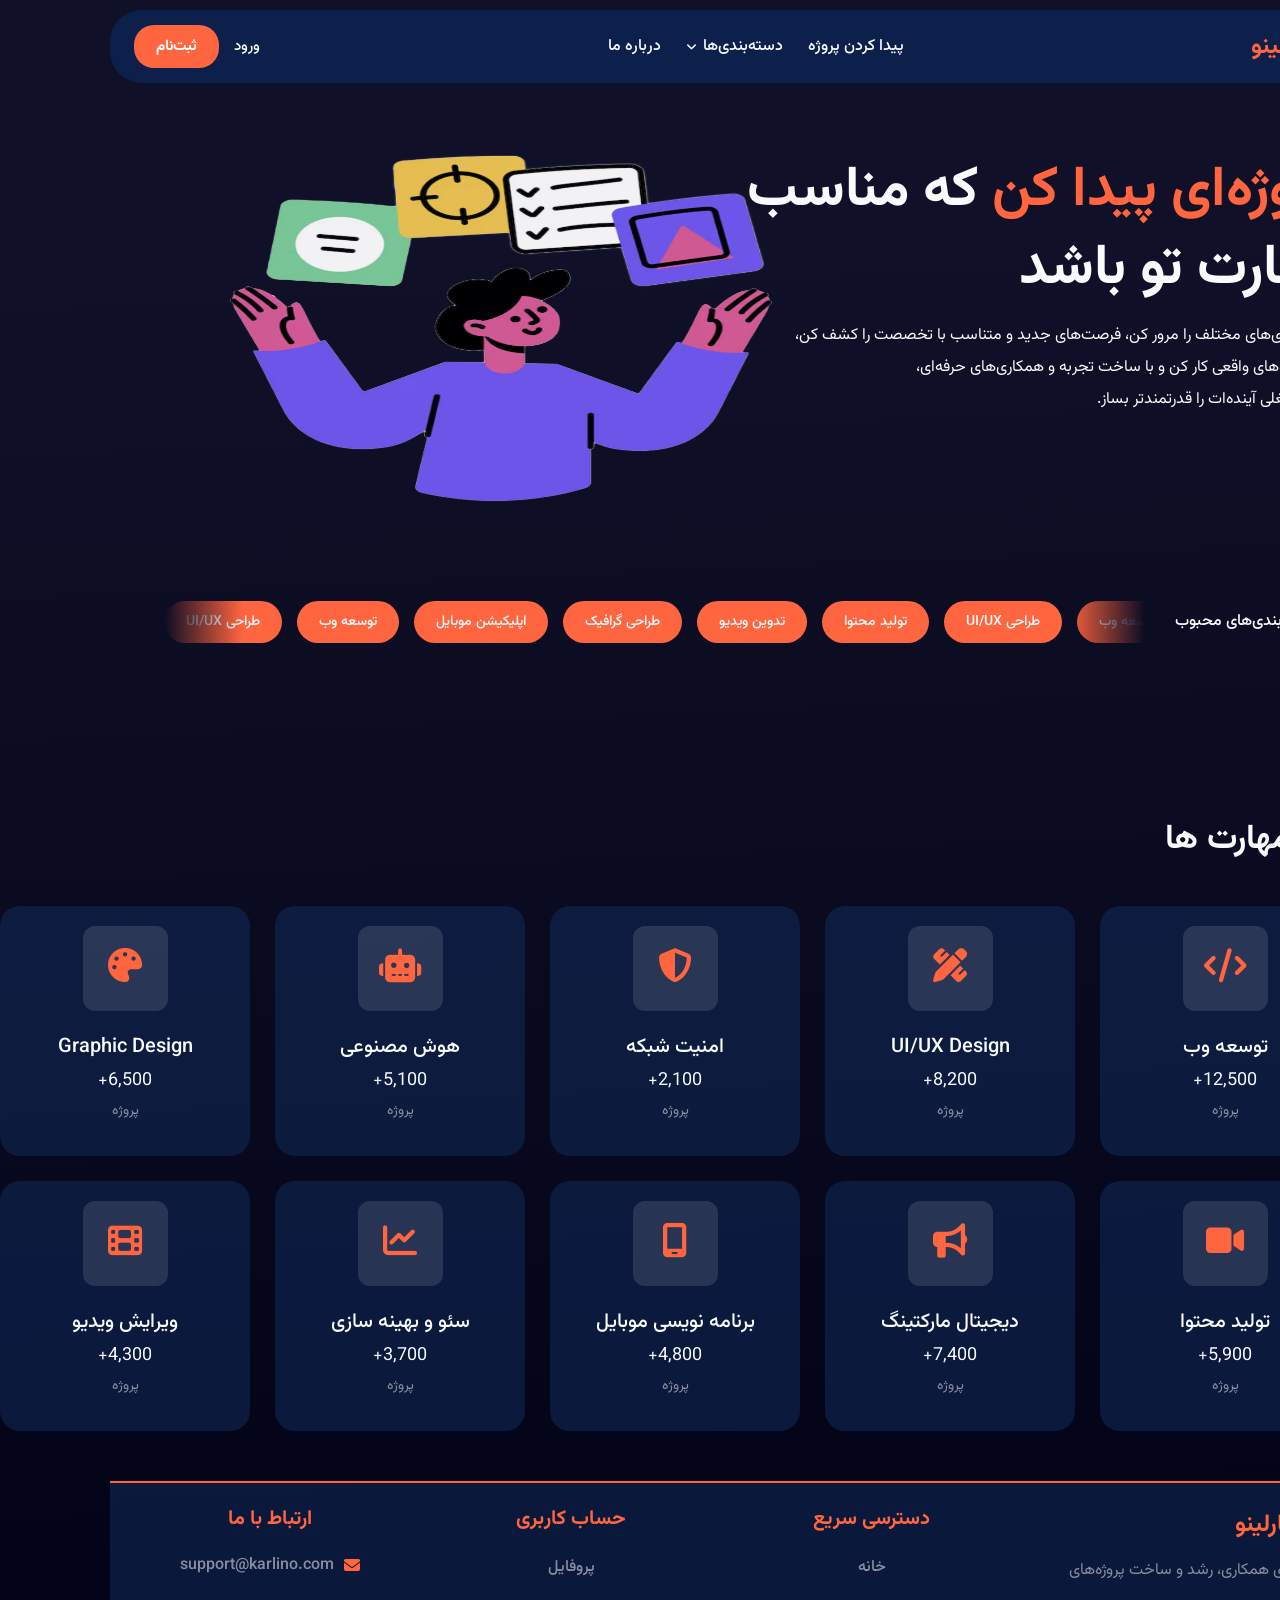
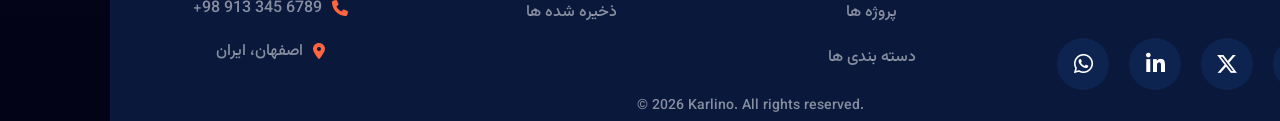
==== karlino/Frontend/categories.html @ a572db77 "update popular categories in categories hero section" ====
<!DOCTYPE html>
<html lang="fa" dir="rtl">
<head>
    <meta charset="UTF-8">
    <title>دسته بندی ها</title>
    <link rel="stylesheet" href="css/main.css">
    <link rel="stylesheet" href="https://cdnjs.cloudflare.com/ajax/libs/font-awesome/6.5.1/css/all.min.css">
</head>
<body>
<div id="header-placeholder"></div>
<section class="hero-cat">
    
    <div class="image">
        <img src="assets/images/for_categories.png" class="hero-img">
    </div>
    <div class="title-hero">
        <h3>
            <span>پروژه‌ای پیدا کن</span>
            که مناسب مهارت تو باشد
        
        </h3>
        <p>دسته‌بندی‌های مختلف را مرور کن، فرصت‌های جدید و متناسب با تخصصت را کشف کن،
            <br>
            روی پروژه‌های واقعی کار کن و با ساخت
            تجربه و همکاری‌های حرفه‌ای،
            <br>
            مسیر شغلی آینده‌ات را قدرتمندتر بساز.</p>
    </div>
    
    
    <div class="trending-categories">
        
        <h4 class="trend-text">
            
            <i class="fa-solid fa-circle"></i>
            
            دسته‌بندی‌های محبوب
        
        </h4>
        
        <div class="categories-wrapper">
            
            <div class="categories-box">
                
                <span class="cat">طراحی UI/UX</span>
                <span class="cat">توسعه وب</span>
                <span class="cat">اپلیکیشن موبایل</span>
                <span class="cat">طراحی گرافیک</span>
                <span class="cat">تدوین ویدیو</span>
                <span class="cat">تولید محتوا</span>
                
                <span class="cat">طراحی UI/UX</span>
                <span class="cat">توسعه وب</span>
                <span class="cat">اپلیکیشن موبایل</span>
                <span class="cat">طراحی گرافیک</span>
                <span class="cat">تدوین ویدیو</span>
                <span class="cat">تولید محتوا</span>
                
                <span class="cat">طراحی UI/UX</span>
                <span class="cat">توسعه وب</span>
                <span class="cat">اپلیکیشن موبایل</span>
                <span class="cat">طراحی گرافیک</span>
                <span class="cat">تدوین ویدیو</span>
                <span class="cat">تولید محتوا</span>
            
            </div>
        
        </div>
    
    </div>
</section>
<section class="Popular-Categories">
    <div class="title">
        <h2 class="popular-text">
            <div class="ping"></div>
            مهارت ها
        </h2>
    </div>
    
    <div class="Categories-cards" id="categoriesContainer">
    
    
    </div>
</section>


<div id="footer-placeholder"></div>
<script src="js/pages/categories.js"></script>

<script src="js/layout.js"></script>
</body>
</html>
---- karlino/Frontend/css/main.css ----
@charset "UTF-8";
@keyframes pulse7132 {
  0% {
    transform: scale(0);
    opacity: 1;
  }
  100% {
    transform: scale(1);
    opacity: 0;
  }
}
* {
  margin: 0;
  padding: 0;
  box-sizing: border-box;
  color: #F8FAFC;
  font-family: Vazirmatn;
}

body {
  font-family: "Satoshi", sans-serif;
  background: linear-gradient(177.6deg, rgb(16, 16, 40) 15.3%, rgb(3, 3, 24) 91.3%);
  color: #F8FAFC;
  min-height: 100vh;
}

@font-face {
  font-family: "Vazirmatn";
  src: url("../assets/fonts/Vazirmatn-Regular.ttf") format("truetype");
  font-weight: 400;
  font-display: swap;
}
@font-face {
  font-family: "Vazirmatn";
  src: url("../assets/fonts/Vazirmatn-Medium.ttf") format("truetype");
  font-weight: 500;
  font-display: swap;
}
@font-face {
  font-family: "Vazirmatn";
  src: url("../assets/fonts/Vazirmatn-Bold.ttf") format("truetype");
  font-weight: 700;
  font-display: swap;
}
html {
  scroll-behavior: smooth;
}

a {
  text-decoration: none;
}

img {
  max-width: 100%;
  display: block;
}

#header-placeholder {
  display: flex;
  align-items: center;
  justify-content: center;
  position: sticky;
  top: 10px;
  z-index: 999;
  width: 100%;
}
#header-placeholder header {
  width: 100%;
  max-width: 1346px;
  padding: 14px 24px;
  background: #0d204b;
  border-radius: 32px;
  display: flex;
  align-items: center;
  justify-content: space-between;
}
#header-placeholder header .right .logo {
  display: flex;
  align-items: center;
  gap: 10px;
}
#header-placeholder header .right .logo img {
  width: 45px;
  height: 45px;
  object-fit: contain;
}
#header-placeholder header .right .logo .text-logo {
  font-size: 24px;
  font-weight: 700;
  color: #FF653F;
}
#header-placeholder header .navbar ul {
  display: flex;
  align-items: center;
  gap: 25px;
  list-style: none;
}
#header-placeholder header .navbar ul li {
  position: relative;
}
#header-placeholder header .navbar ul li a {
  position: relative;
  display: flex;
  align-items: center;
  gap: 6px;
  text-decoration: none;
  color: #F8FAFC;
  font-size: 16px;
  font-weight: 500;
  transition: 0.3s;
}
#header-placeholder header .navbar ul li a:hover {
  color: #FF653F;
}
#header-placeholder header .navbar ul li a::after {
  content: "";
  position: absolute;
  right: 0;
  bottom: -6px;
  width: 0;
  height: 2px;
  background: #FF653F;
  transition: 0.3s;
}
#header-placeholder header .navbar ul li a:hover::after {
  width: 100%;
}
#header-placeholder header .navbar ul li a i {
  font-size: 12px;
}
#header-placeholder header .navbar ul li .dropdown {
  position: absolute;
  top: 130%;
  right: 0;
  min-width: 180px;
  background: #0d204b;
  border-radius: 12px;
  padding: 10px 0;
  display: none;
  flex-direction: column;
  gap: 5px;
  box-shadow: 0 10px 25px rgba(0, 0, 0, 0.15);
  z-index: 100;
}
#header-placeholder header .navbar ul li .dropdown li {
  width: 100%;
}
#header-placeholder header .navbar ul li .dropdown li a {
  padding: 10px 15px;
}
#header-placeholder header .navbar ul li .dropdown li a::after {
  display: none;
}
#header-placeholder header .navbar ul li .dropdown li a:hover {
  background: rgba(217, 217, 217, 0.14);
}
#header-placeholder header .navbar ul li:hover .dropdown {
  display: flex;
}
#header-placeholder header .left .guest-header {
  display: flex;
  align-items: center;
  gap: 15px;
}
#header-placeholder header .left .guest-header .sign-up {
  padding: 10px 22px;
  border: none;
  border-radius: 20px;
  background: #FF653F;
  color: white;
  font-size: 15px;
  font-weight: 700;
  cursor: pointer;
  transition: 0.3s;
}
#header-placeholder header .left .guest-header .sign-up:hover {
  transform: translateY(-2px);
}
#header-placeholder header .left .guest-header .login {
  color: #F8FAFC;
  font-size: 15px;
  font-weight: 500;
  cursor: pointer;
  transition: 0.3s;
}
#header-placeholder header .left .guest-header .login:hover {
  color: #FF653F;
}
#header-placeholder header .left .user-header {
  display: flex;
  align-items: center;
  gap: 15px;
}
#header-placeholder header .left .user-header .popup {
  position: relative;
  display: inline-block;
}
#header-placeholder header .left .user-header .popup input {
  display: none;
}
#header-placeholder header .left .user-header .popup .burger {
  width: 45px;
  height: 45px;
  border-radius: 50%;
  background: #FF653F;
  display: flex;
  align-items: center;
  justify-content: center;
  cursor: pointer;
  transition: 0.25s ease;
}
#header-placeholder header .left .user-header .popup .burger i {
  color: #F8FAFC;
  font-size: 20px;
}
#header-placeholder header .left .user-header .popup .burger:hover {
  transform: scale(1.08);
}
#header-placeholder header .left .user-header .popup .burger:active {
  transform: scale(0.95);
}
#header-placeholder header .left .user-header .popup .popup-window {
  position: absolute;
  top: 70px;
  left: 0;
  width: 260px;
  background: #0d204b;
  border: 1px solid rgba(255, 255, 255, 0.51);
  border-radius: 20px;
  padding: 12px;
  box-shadow: var(--popup-shadow);
  opacity: 0;
  visibility: hidden;
  transform: scale(0.85);
  transition: 0.25s ease;
  transform-origin: top left;
}
#header-placeholder header .left .user-header .popup .popup-window .popup-header {
  padding: 10px 12px 15px;
  border-bottom: 1px solid #f1f1f1;
  margin-bottom: 10px;
}
#header-placeholder header .left .user-header .popup .popup-window .popup-header h3 {
  font-size: 16px;
  color: #F8FAFC;
  margin-bottom: 4px;
}
#header-placeholder header .left .user-header .popup .popup-window .popup-header p {
  font-size: 13px;
  color: rgba(255, 255, 255, 0.51);
}
#header-placeholder header .left .user-header .popup .popup-window ul {
  list-style: none;
}
#header-placeholder header .left .user-header .popup .popup-window ul li {
  margin-bottom: 6px;
}
#header-placeholder header .left .user-header .popup .popup-window ul li:last-child {
  margin-bottom: 0;
}
#header-placeholder header .left .user-header .popup .popup-window ul li button {
  width: 100%;
  border: none;
  background: transparent;
  display: flex;
  align-items: center;
  gap: 12px;
  padding: 13px 14px;
  border-radius: 12px;
  cursor: pointer;
  font-size: 14px;
  color: #F8FAFC;
  transition: 0.2s ease;
}
#header-placeholder header .left .user-header .popup .popup-window ul li button i {
  width: 18px;
  font-size: 14px;
}
#header-placeholder header .left .user-header .popup .popup-window ul li button:hover {
  background: #FF653F;
  color: #F8FAFC;
}
#header-placeholder header .left .user-header .popup .popup-window ul li .logout {
  color: red;
}
#header-placeholder header .left .user-header .popup .popup-window ul li .logout:hover {
  background: #ef4444;
  color: #F8FAFC;
}
#header-placeholder header .left .user-header .popup input:checked ~ .popup-window {
  opacity: 1;
  visibility: visible;
  transform: scale(1);
}
#header-placeholder header .left .user-header .notif-btn {
  width: 45px;
  height: 45px;
  position: relative;
  display: flex;
  align-items: center;
  justify-content: center;
  background-color: rgba(20, 51, 106, 0.44);
  border-radius: 50%;
  cursor: pointer;
  transition-duration: 0.3s;
  box-shadow: 2px 2px 10px rgba(0, 0, 0, 0.13);
  border: none;
}
#header-placeholder header .left .user-header .notif-btn i {
  color: #F8FAFC;
  font-size: 20px;
}
#header-placeholder header .left .user-header .notif-btn:hover {
  background-color: #FF653F;
}
#header-placeholder header .left .user-header .notif-btn:hover i {
  animation: bellRing 0.9s both;
}
#header-placeholder header .left .user-header .notif-btn:active {
  transform: scale(0.8);
}
@keyframes bellRing {
  0%, 100% {
    transform-origin: top;
  }
  15% {
    transform: rotateZ(10deg);
  }
  30% {
    transform: rotateZ(-10deg);
  }
  45% {
    transform: rotateZ(5deg);
  }
  60% {
    transform: rotateZ(-5deg);
  }
  75% {
    transform: rotateZ(2deg);
  }
}

footer {
  background-color: rgba(20, 51, 106, 0.44);
  width: 100%;
  min-height: 240px;
  margin-top: 50px;
  padding: 20px 20px 0 20px;
  border-top: 2px solid #FF653F;
}
footer .footer-container {
  display: grid;
  grid-template-columns: repeat(4, 1fr);
  gap: 20px;
}
footer .footer-container .footer-about {
  display: flex;
  flex-direction: column;
  margin-right: 20px;
}
footer .footer-container .footer-about .logo {
  display: flex;
  align-items: center;
  gap: 10px;
}
footer .footer-container .footer-about .logo img {
  width: 45px;
  height: 45px;
  object-fit: contain;
}
footer .footer-container .footer-about .logo .text-logo {
  font-size: 24px;
  font-weight: 700;
  color: #FF653F;
}
footer .footer-container .footer-about p {
  margin-top: 10px;
  font-size: 16px;
  color: rgba(255, 255, 255, 0.51);
}
footer .footer-container .footer-about .card {
  width: fit-content;
  height: fit-content;
  margin-top: 5px;
  display: flex;
  align-items: center;
  justify-content: center;
  gap: 20px;
  padding: 25px;
  background-color: transparent;
}
footer .footer-container .footer-about .card .socialContainer {
  width: 52px;
  height: 52px;
  display: flex;
  align-items: center;
  justify-content: center;
  overflow: hidden;
  border-radius: 50%;
  background-color: rgba(20, 51, 106, 0.44);
  transition: 0.3s;
}
footer .footer-container .footer-about .card .socialContainer:active {
  transform: scale(0.9);
}
footer .footer-container .footer-about .card .socialContainer:hover .socialSvg {
  animation: slide-in-top 0.3s both;
}
footer .footer-container .footer-about .card .socialContainer .socialSvg {
  font-size: 22px;
  color: white;
}
footer .footer-container .footer-about .card .containerOne:hover {
  background-color: #d62976;
}
footer .footer-container .footer-about .card .containerTwo:hover {
  background-color: #00acee;
}
footer .footer-container .footer-about .card .containerThree:hover {
  background-color: #0072b1;
}
footer .footer-container .footer-about .card .containerFour:hover {
  background-color: #128c7e;
}
@keyframes slide-in-top {
  0% {
    transform: translateY(-50px);
    opacity: 0;
  }
  100% {
    transform: translateY(0);
    opacity: 1;
  }
}
footer .footer-container .footer-links,
footer .footer-container .footer-account {
  display: flex;
  flex-direction: column;
  align-items: center;
  gap: 10px;
}
footer .footer-container .footer-links h3,
footer .footer-container .footer-account h3 {
  font-size: 20px;
  color: #FF653F;
}
footer .footer-container .footer-links a,
footer .footer-container .footer-account a {
  margin-top: 10px;
  font-size: 16px;
  color: rgba(255, 255, 255, 0.51);
  font-weight: 500;
  transition: 0.3s;
}
footer .footer-container .footer-links a:hover,
footer .footer-container .footer-account a:hover {
  transform: translateX(-5px);
  color: #FF653F;
}
footer .footer-container .footer-contact {
  display: flex;
  flex-direction: column;
  align-items: center;
  gap: 18px;
}
footer .footer-container .footer-contact h3 {
  font-size: 20px;
  color: #FF653F;
}
footer .footer-container .footer-contact .contact-item {
  display: flex;
  align-items: center;
  gap: 10px;
  color: rgba(255, 255, 255, 0.51);
  transition: 0.3s;
}
footer .footer-container .footer-contact .contact-item i {
  color: #FF653F;
  font-size: 16px;
}
footer .footer-container .footer-contact .contact-item span {
  direction: ltr;
  color: rgba(255, 255, 255, 0.51);
  font-size: 16px;
  font-weight: 500;
}
footer .footer-container .footer-contact .contact-item:hover {
  transform: translateX(-5px);
}
footer .footer-container .footer-contact .contact-item:hover span {
  color: #FF653F;
}
footer .footer-bottom {
  direction: ltr;
  display: flex;
  align-items: center;
  justify-content: center;
  margin-top: -20px;
}
footer .footer-bottom p {
  color: rgba(255, 255, 255, 0.51);
  font-size: 14px;
  font-weight: 500;
}

.hero-index {
  position: relative;
  margin: 50px 30px 30px;
  padding: 80px 24px 120px;
  overflow: hidden;
  display: flex;
  flex-direction: column;
  justify-content: center;
}
.hero-index .image {
  position: absolute;
  left: -180px;
  margin-left: 80px;
  top: -30px;
  z-index: 1;
}
.hero-index .image .hero-img {
  width: 800px;
  height: 500px;
  max-width: 100%;
  opacity: 0.95;
}
.hero-index .hero-text {
  position: relative;
  z-index: 2;
  top: -50px;
  max-width: 700px;
  font-size: 56px;
  font-weight: 700;
  line-height: 1.4;
  color: #F8FAFC;
}
.hero-index .build {
  color: #FF653F;
}
.hero-index .intro {
  position: relative;
  z-index: 2;
  top: -30px;
  max-width: 700px;
  margin-top: 20px;
  font-size: 16px;
  line-height: 2;
  color: #F8FAFC;
}
.hero-index .search-input {
  position: relative;
  z-index: 2;
  top: -20px;
  width: 500px;
  max-width: 100%;
  margin-right: 50px;
  margin-top: 50px;
}
.hero-index .search-input .search {
  width: 100%;
  height: 60px;
  border: 1px solid transparent;
  border-radius: 50px;
  background-color: #0d204b;
  padding: 0 25px 0 150px;
  outline: none;
  font-size: 16px;
  color: #F8FAFC;
  transition: 0.3s;
}
.hero-index .search-input .search:hover, .hero-index .search-input .search:focus {
  border-color: #FF653F;
  box-shadow: 0 0 5px rgba(255, 122, 89, 0.5);
}
.hero-index .search-input .search::placeholder {
  color: rgba(255, 255, 255, 0.5);
}
.hero-index .search-input .search::-webkit-search-cancel-button {
  cursor: pointer;
  height: 18px;
  width: 18px;
  filter: invert(55%) sepia(80%) saturate(500%) hue-rotate(330deg);
}
.hero-index .search-input .find-talent {
  position: absolute;
  top: 50%;
  left: 8px;
  transform: translateY(-50%);
  width: 50px;
  height: 46px;
  border: none;
  border-radius: 40px;
  background-color: #FF653F;
  color: #F8FAFC;
  font-size: 15px;
  font-weight: 700;
  cursor: pointer;
  display: flex;
  align-items: center;
  justify-content: center;
  transition: 0.3s;
}
.hero-index .search-input .find-talent:hover {
  transform: translateY(-50%) scale(1.03);
}
.hero-index .trending-categories {
  position: relative;
  z-index: 2;
  display: flex;
  align-items: center;
  gap: 30px;
  margin-top: 80px;
  overflow: visible;
}
.hero-index .trending-categories .trend-text {
  display: flex;
  align-items: center;
  gap: 10px;
  color: #F8FAFC;
  font-size: 16px;
  font-weight: 500;
  white-space: nowrap;
  flex-shrink: 0;
}
.hero-index .trending-categories .trend-text i {
  font-size: 9px;
  color: #FF653F;
}
.hero-index .trending-categories .categories-wrapper {
  position: relative;
  overflow: hidden;
  flex: 1;
  min-width: 0;
  direction: ltr;
  -webkit-mask-image: linear-gradient(to right, rgba(0,0,0,0) 0%, rgba(0,0,0,1) 8%, rgba(0,0,0,1) 92%, rgba(0,0,0,0) 100%);
  mask-image: linear-gradient(to right, rgba(0,0,0,0) 0%, rgba(0,0,0,1) 8%, rgba(0,0,0,1) 92%, rgba(0,0,0,0) 100%);
}
.hero-index .trending-categories .categories-box {
  display: flex;
  align-items: center;
  gap: 15px;
  width: max-content;
  animation: infiniteScroll 30s linear infinite;
}
.hero-index .trending-categories .categories-box:hover {
  animation-play-state: paused;
}
.hero-index .trending-categories .cat {
  direction: rtl;
  flex-shrink: 0;
  padding: 10px 22px;
  background: #FF653F;
  border-radius: 32px;
  color: #F8FAFC;
  white-space: nowrap;
  font-size: 14px;
  font-weight: 500;
  cursor: pointer;
  transition: 0.3s;
}
@keyframes infiniteScroll {
  from {
    transform: translateX(0);
  }
  to {
    transform: translateX(-33.333%);
  }
}

.different {
  position: relative;
  top: -30px;
}
.different .section-title {
  text-align: center;
  font-size: 34px;
  font-weight: 700;
  color: #F8FAFC;
  margin-bottom: 60px;
}
.different .cards {
  margin: 30px;
  display: grid;
  grid-template-columns: repeat(2, 1fr);
  gap: 30px;
}
.different .card {
  display: flex;
  flex-direction: row;
  align-items: center;
  justify-content: space-between;
  padding: 10px;
  border-radius: 20px;
  background-color: rgba(20, 51, 106, 0.44);
  border: 1px solid #FF653F;
  gap: 20px;
  transition: 0.3s;
  cursor: pointer;
}
.different .card:hover {
  transform: translateY(-5px);
}
.different .card .title {
  display: flex;
  align-items: center;
}
.different .card .title .icon i {
  display: flex;
  align-items: center;
  justify-content: center;
  min-width: 45px;
  height: 45px;
  border-radius: 12px;
  background: rgba(217, 217, 217, 0.14);
  color: #FF653F;
  font-size: 20px;
  flex-shrink: 0;
}
.different .card .title .text {
  display: flex;
  flex-direction: column;
  padding-right: 15px;
}
.different .card .title .text h4 {
  font-size: 20px;
  font-weight: 700;
  color: #FF653F;
  padding-top: 5px;
  padding-right: 10px;
  margin-bottom: 10px;
}
.different .card .title .text p {
  top: -15px;
  font-size: 16px;
  line-height: 1.8;
  color: #F8FAFC;
}
.different .buttons {
  padding-top: 10px;
  display: flex;
  align-items: center;
  justify-content: center;
}
.different .buttons button {
  display: inline-block;
  display: flex;
  align-items: center;
  justify-content: center;
  width: 140px;
  height: 50px;
  white-space: nowrap;
  border-radius: 20px;
  background-color: #FF653F;
  border: none;
  color: #F8FAFC;
  text-align: center;
  font-size: 16px;
  font-weight: 700;
  padding: 16px;
  transition: all 0.5s;
  cursor: pointer;
  margin: 5px;
}
.different .buttons button span {
  cursor: pointer;
  display: inline-block;
  position: relative;
  transition: 0.5s;
}
.different .buttons button span:after {
  content: "»";
  position: absolute;
  opacity: 0;
  top: 0;
  right: -15px;
  transition: 0.5s;
}
.different .buttons button:hover span {
  padding-right: 15px;
}
.different .buttons button:hover span:after {
  opacity: 1;
  right: 0;
}

.Popular-Categories {
  padding: 0 40px;
}
.Popular-Categories .title {
  display: flex;
  flex-direction: row;
  justify-content: space-between;
  align-items: center;
  margin-top: 50px;
}
.Popular-Categories .title .popular-text {
  display: flex;
  flex-direction: row;
  align-items: center;
  color: #F8FAFC;
  font-size: 34px;
  font-weight: 700;
  margin-right: 10px;
}
.Popular-Categories .title .popular-text .ping {
  --uib-size: 50px;
  --uib-speed: 1s;
  --uib-color: #ff653f;
  position: relative;
  width: var(--uib-size);
  height: var(--uib-size);
}
.Popular-Categories .title .popular-text .ping::before, .Popular-Categories .title .popular-text .ping::after {
  content: "";
  position: absolute;
  inset: 0;
  border-radius: 50%;
  background-color: var(--uib-color);
  animation: pulse7132 var(--uib-speed) linear infinite;
  transform: scale(0);
  opacity: 0;
}
.Popular-Categories .title .popular-text .ping::after {
  animation-delay: calc(var(--uib-speed) / -2);
}
.Popular-Categories .title .more-categories {
  color: #F8FAFC;
  font-size: 14px;
  font-weight: 700;
  cursor: pointer;
  background-color: #FF653F;
  border-radius: 12px;
  border: none;
  width: max-content;
  height: max-content;
  padding: 10px;
}
.Popular-Categories .title .more-categories i {
  color: #F8FAFC;
  font-size: 14px;
  font-weight: 700;
  margin-right: 5px;
}
.Popular-Categories .Categories-cards {
  margin-top: 40px;
  justify-items: center;
  display: grid;
  grid-template-columns: repeat(5, 1fr);
  gap: 25px;
}
.Popular-Categories .Categories-cards .card-Categories {
  transition: 0.3s;
  background-color: rgba(20, 51, 106, 0.44);
  border: none;
  border-radius: 20px;
  width: 250px;
  height: 250px;
}
.Popular-Categories .Categories-cards .card-Categories .icon-cat {
  display: flex;
  flex-direction: column;
  justify-content: center;
  align-items: center;
  margin: 20px auto;
  width: 85px;
  height: 85px;
  background-color: rgba(217, 217, 217, 0.14);
  border: none;
  border-radius: 12px;
}
.Popular-Categories .Categories-cards .card-Categories .icon-cat i {
  color: #FF653F;
  font-size: 34px;
  font-weight: 700;
}
.Popular-Categories .Categories-cards .card-Categories .name-cat p {
  display: flex;
  flex-direction: column;
  justify-content: center;
  align-items: center;
  color: #F8FAFC;
  font-size: 20px;
  font-weight: 500;
  margin-top: 20px;
  margin-bottom: 4px;
}
.Popular-Categories .Categories-cards .card-Categories .project-stats {
  display: flex;
  flex-direction: column;
  justify-content: center;
  align-items: center;
  gap: 5px;
}
.Popular-Categories .Categories-cards .card-Categories .project-stats .count {
  color: #F8FAFC;
  font-size: 18px;
  font-weight: 400;
}
.Popular-Categories .Categories-cards .card-Categories .project-stats .lable {
  color: rgba(255, 255, 255, 0.51);
  font-size: 14px;
  font-weight: 400;
}
.Popular-Categories .Categories-cards .card-Categories:hover {
  border: 1px solid #FF653F;
  transform: translateY(-5px);
}

.popular-projects {
  padding: 0 40px;
}
.popular-projects .title-projects {
  display: flex;
  flex-direction: row;
  justify-content: space-between;
  align-items: center;
  margin-top: 50px;
}
.popular-projects .title-projects .project-text {
  display: flex;
  flex-direction: row;
  align-items: center;
  color: #F8FAFC;
  font-size: 34px;
  font-weight: 700;
  margin-right: 10px;
}
.popular-projects .title-projects .project-text .ping {
  --uib-size: 50px;
  --uib-speed: 1s;
  --uib-color: #ff653f;
  position: relative;
  width: var(--uib-size);
  height: var(--uib-size);
}
.popular-projects .title-projects .project-text .ping::before, .popular-projects .title-projects .project-text .ping::after {
  content: "";
  position: absolute;
  inset: 0;
  border-radius: 50%;
  background-color: var(--uib-color);
  animation: pulse7132 var(--uib-speed) linear infinite;
  transform: scale(0);
  opacity: 0;
}
.popular-projects .title-projects .project-text .ping::after {
  animation-delay: calc(var(--uib-speed) / -2);
}
.popular-projects .title-projects .more-project {
  color: #F8FAFC;
  font-size: 14px;
  font-weight: 700;
  cursor: pointer;
  background-color: #FF653F;
  border-radius: 12px;
  border: none;
  width: max-content;
  height: max-content;
  padding: 10px;
}
.popular-projects .title-projects .more-project i {
  color: #F8FAFC;
  font-size: 14px;
  font-weight: 700;
  margin-right: 5px;
}
.popular-projects .projects-cards {
  margin-top: 40px;
  display: grid;
  grid-template-columns: repeat(4, 1fr);
  column-gap: 50px;
  row-gap: 25px;
  padding-bottom: 20px;
}
.popular-projects .projects-cards .card-project {
  overflow: hidden;
  transition: 0.3s;
  background-color: rgba(20, 51, 106, 0.44);
  border: 1px solid transparent;
  border-radius: 20px;
  cursor: pointer;
  width: 300px;
  height: max-content;
}
.popular-projects .projects-cards .card-project:hover {
  border: 1px solid #FF653F;
  transform: translateY(-5px);
}
.popular-projects .projects-cards .card-project:has(.button:hover), .popular-projects .projects-cards .card-project:has(.bookmark:hover) {
  transform: translateY(0);
  border: 1px solid transparent;
}
.popular-projects .projects-cards .card-project .card-top {
  display: flex;
  flex-direction: row;
  justify-content: space-between;
  align-items: center;
}
.popular-projects .projects-cards .card-project .card-top #checkboxInput {
  display: none;
}
.popular-projects .projects-cards .card-project .card-top .bookmark {
  margin-left: 20px;
  cursor: pointer;
  width: 35px;
  height: 35px;
  display: flex;
  align-items: center;
  justify-content: center;
  border-radius: 10px;
}
.popular-projects .projects-cards .card-project .card-top .svgIcon path {
  stroke-dasharray: 200 0;
  stroke-dashoffset: 0;
  stroke: #FF653F;
  fill: rgba(221, 221, 221, 0);
  transition-delay: 0s;
  transition-duration: 0.5s;
}
.popular-projects .projects-cards .card-project .card-top .bookmark input {
  display: none;
}
.popular-projects .projects-cards .card-project .card-top .bookmark input:checked + .svgIcon path,
.popular-projects .projects-cards .card-project .card-top #checkboxInput:checked ~ .svgIcon path {
  fill: #FF653F;
  animation: bookmark 0.5s linear;
}
.popular-projects .projects-cards .card-project .card-top #checkboxInput:checked ~ .svgIcon path {
  transition-delay: 0.5s;
}
@keyframes bookmark {
  0% {
    stroke-dasharray: 0 200;
    stroke-dashoffset: 80;
  }
  100% {
    stroke-dasharray: 200 0;
  }
}
.popular-projects .projects-cards .card-project .card-top .icon-project {
  position: relative;
  left: 60px;
  display: flex;
  flex-direction: column;
  justify-content: center;
  align-items: center;
  margin: 20px auto;
  width: 85px;
  height: 85px;
  background-color: rgba(217, 217, 217, 0.14);
  border: none;
  border-radius: 12px;
}
.popular-projects .projects-cards .card-project .card-top .icon-project i {
  color: #FF653F;
  font-size: 34px;
  font-weight: 700;
}
.popular-projects .projects-cards .card-project .card-content {
  display: flex;
  flex-direction: column;
  justify-content: right;
  margin: 0 20px;
}
.popular-projects .projects-cards .card-project .card-content .owner {
  position: relative;
  top: -4px;
  margin-top: 3px;
  font-size: 12px;
  font-weight: 400;
  padding-right: 4px;
  display: flex;
  align-items: center;
  gap: 5px;
}
.popular-projects .projects-cards .card-project .card-content .owner i {
  font-size: 12px;
  color: #FF653F;
}
.popular-projects .projects-cards .card-project .card-content h3 {
  font-size: 20px;
  font-weight: 700;
}
.popular-projects .projects-cards .card-project .card-content .card-pro-cat {
  display: flex;
  flex-direction: row;
  gap: 5px;
}
.popular-projects .projects-cards .card-project .card-content .card-pro-cat p {
  margin-top: 10px;
  margin-bottom: 5px;
  background-color: #FF653F;
  font-size: 9px;
  color: #F8FAFC;
  border-radius: 12px;
  padding: 5px 10px;
  white-space: nowrap;
  width: max-content;
}
.popular-projects .projects-cards .card-project .card-content .price {
  margin-top: 10px;
  display: flex;
  justify-content: space-between;
}
.popular-projects .projects-cards .card-project .card-content .price .number,
.popular-projects .projects-cards .card-project .card-content .price span {
  font-size: 14px;
}
.popular-projects .projects-cards .card-project .card-footer {
  display: flex;
  flex-direction: row;
  justify-content: space-between;
  align-items: center;
  margin: 10px 20px;
}
.popular-projects .projects-cards .card-project .card-footer .daysAgo {
  font-size: 14px;
  color: rgba(255, 255, 255, 0.51);
}
.popular-projects .projects-cards .card-project .card-footer .button {
  display: block;
  position: relative;
  width: 56px;
  height: 56px;
  margin: 0;
  overflow: hidden;
  outline: none;
  background-color: transparent;
  cursor: pointer;
  border: 0;
}
.popular-projects .projects-cards .card-project .card-footer .button:before, .popular-projects .projects-cards .card-project .card-footer .button:after {
  content: "";
  position: absolute;
  border-radius: 50%;
  inset: 7px;
}
.popular-projects .projects-cards .card-project .card-footer .button:before {
  border: 4px solid #FF653F;
  transition: opacity 0.4s cubic-bezier(0.77, 0, 0.175, 1) 80ms, transform 0.5s cubic-bezier(0.455, 0.03, 0.515, 0.955) 80ms;
}
.popular-projects .projects-cards .card-project .card-footer .button:after {
  border: 4px solid #FF653F;
  transform: scale(1.3);
  transition: opacity 0.4s cubic-bezier(0.165, 0.84, 0.44, 1), transform 0.5s cubic-bezier(0.25, 0.46, 0.45, 0.94);
  opacity: 0;
}
.popular-projects .projects-cards .card-project .card-footer .button:hover:before, .popular-projects .projects-cards .card-project .card-footer .button:focus:before {
  opacity: 0;
  transform: scale(0.7);
  transition: opacity 0.4s cubic-bezier(0.165, 0.84, 0.44, 1), transform 0.5s cubic-bezier(0.25, 0.46, 0.45, 0.94);
}
.popular-projects .projects-cards .card-project .card-footer .button:hover:after, .popular-projects .projects-cards .card-project .card-footer .button:focus:after {
  opacity: 1;
  transform: scale(1);
  transition: opacity 0.4s cubic-bezier(0.77, 0, 0.175, 1) 80ms, transform 0.5s cubic-bezier(0.455, 0.03, 0.515, 0.955) 80ms;
}
.popular-projects .projects-cards .card-project .card-footer .button-box {
  display: flex;
  position: absolute;
  top: 0;
  left: 0;
}
.popular-projects .projects-cards .card-project .card-footer .button-elem {
  display: block;
  width: 20px;
  height: 20px;
  margin: 17px 18px 0 18px;
  transform: rotate(180deg);
  fill: #FF653F;
}

.hero-project-page {
  position: relative;
  margin: 50px 30px 0px 30px;
  padding: 80px 24px 120px;
  overflow: hidden;
  display: flex;
  flex-direction: column;
  justify-content: center;
}
.hero-project-page .image-project-page {
  margin-top: 20px;
  position: absolute;
  left: -180px;
  margin-left: 80px;
  top: -30px;
  z-index: 1;
}
.hero-project-page .image-project-page .hero-img-project {
  width: 493px;
  height: 316px;
  transform: translate(-166.5px, -36px);
  left: 357px;
  top: 58px;
  transition: none;
  cursor: pointer;
  position: relative;
  max-width: 100%;
  opacity: 0.95;
}
.hero-project-page .title-hero-pro {
  max-width: 700px;
}
.hero-project-page .title-hero-pro h3 {
  position: relative;
  left: 3px;
  top: -53px;
  font-size: 56px;
  font-weight: 700;
  line-height: 1.4;
}
.hero-project-page .title-hero-pro h3 span {
  color: #FF653F;
}
.hero-project-page .title-hero-pro p {
  margin-top: 10px;
  position: relative;
  z-index: 2;
  top: -30px;
  max-width: 600px;
  font-size: 16px;
  line-height: 2;
  color: #F8FAFC;
}
.hero-project-page .hero-stats {
  display: flex;
  flex-direction: row;
  justify-content: space-around;
  align-items: center;
  margin-top: 50px;
}
.hero-project-page .hero-stats .stat-box {
  display: flex;
  flex-direction: column;
  justify-content: center;
  align-items: center;
  padding: 20px;
  background-color: rgba(20, 51, 106, 0.44);
  border-radius: 20px;
  width: 140px;
  height: 140px;
}

.project-layout {
  direction: ltr;
  margin: 0 40px 0 40px;
  display: grid;
  grid-template-columns: 1fr 320px;
  gap: 30px;
}
.project-layout .project-main,
.project-layout .project-sidebar {
  direction: rtl;
}
.project-layout .project-main {
  display: flex;
  flex-direction: column;
  gap: 25px;
}
.project-layout .project-main .project-toolbar {
  display: flex;
  align-items: center;
  justify-content: space-around;
  width: 100%;
  padding: 20px;
  border-radius: 20px;
  background-color: rgba(20, 51, 106, 0.44);
  gap: 20px;
}
.project-layout .project-main .project-toolbar .search-box {
  display: flex;
  align-items: center;
  justify-content: center;
  flex: 1;
  border-radius: 12px;
  line-height: 28px;
  position: relative;
  max-width: 400px;
}
.project-layout .project-main .project-toolbar .search-box .search-icon {
  position: absolute;
  left: 1rem;
  color: #FF653F;
  width: 1rem;
  height: 1rem;
  pointer-events: none;
  z-index: 1;
}
.project-layout .project-main .project-toolbar .search-box input {
  width: 100%;
  height: 45px;
  padding-left: 2.5rem;
  padding-right: 20px;
  box-shadow: 0 0 0 1.5px #2b2c37, 0 0 25px -17px #000;
  border-radius: 12px;
  background-color: rgba(217, 217, 217, 0.14);
  outline: none;
  color: #F8FAFC;
  transition: all 0.25s cubic-bezier(0.19, 1, 0.22, 1);
  cursor: text;
  z-index: 0;
  border: 1px solid #FF653F;
}
.project-layout .project-main .project-toolbar .search-box input::placeholder {
  padding-right: 5px;
  color: rgba(255, 255, 255, 0.51);
}
.project-layout .project-main .project-toolbar .search-box input:hover {
  box-shadow: 0 0 0 2.5px #2f303d, 0px 0px 25px -15px #000;
}
.project-layout .project-main .project-toolbar .search-box input:active {
  transform: scale(0.95);
}
.project-layout .project-main .project-toolbar .search-box input:focus {
  box-shadow: 0 0 0 2.5px #2f303d;
}
.project-layout .project-main .project-toolbar .sort-box {
  position: relative;
  width: 300px;
}
.project-layout .project-main .project-toolbar .sort-box .selected-option {
  width: 100%;
  height: 45px;
  padding: 0 18px;
  border-radius: 12px;
  border: 1px solid #FF653F;
  background-color: rgba(217, 217, 217, 0.14);
  display: flex;
  align-items: center;
  justify-content: space-between;
  color: #F8FAFC;
  cursor: pointer;
  transition: 0.3s;
  font-size: 14px;
}
.project-layout .project-main .project-toolbar .sort-box .selected-option i {
  color: #FF653F;
  font-size: 14px;
  transition: 0.3s;
}
.project-layout .project-main .project-toolbar .sort-box .options-container {
  position: absolute;
  top: 50px;
  right: 0;
  width: 100%;
  padding: 10px;
  border-radius: 12px;
  background-color: #0d204b;
  border: 1px solid rgba(255, 255, 255, 0.51);
  display: none;
  flex-direction: column;
  gap: 8px;
  z-index: 100;
}
.project-layout .project-main .project-toolbar .sort-box .options-container.show {
  display: flex;
}
.project-layout .project-main .project-toolbar .sort-box .option {
  display: flex;
  align-items: center;
  justify-content: start;
  padding: 5px;
  border-radius: 10px;
  color: #F8FAFC;
  cursor: pointer;
  transition: 0.3s;
  font-size: 16px;
}
.project-layout .project-main .project-toolbar .sort-box .option:hover {
  background-color: rgba(217, 217, 217, 0.14);
  color: #FF653F;
}
.project-layout .project-main .project-toolbar .sort-box:active {
  transform: scale(0.95);
}
.project-layout .project-main .project-grid {
  display: grid;
  gap: 20px;
}
.project-layout .project-main .project-grid .projects-cards {
  display: grid;
  grid-template-columns: repeat(3, 1fr);
  column-gap: 50px;
  row-gap: 25px;
  padding-bottom: 20px;
}
.project-layout .project-main .project-grid .projects-cards .card-project {
  overflow: hidden;
  transition: 0.3s;
  background-color: rgba(20, 51, 106, 0.44);
  border: 1px solid transparent;
  border-radius: 20px;
  cursor: pointer;
  width: 300px;
  height: max-content;
}
.project-layout .project-main .project-grid .projects-cards .card-project:hover {
  border: 1px solid #FF653F;
  transform: translateY(-5px);
}
.project-layout .project-main .project-grid .projects-cards .card-project:has(.button:hover), .project-layout .project-main .project-grid .projects-cards .card-project:has(.bookmark:hover) {
  transform: translateY(0);
  border: 1px solid transparent;
}
.project-layout .project-main .project-grid .projects-cards .card-project .card-top {
  display: flex;
  flex-direction: row;
  justify-content: space-between;
  align-items: center;
}
.project-layout .project-main .project-grid .projects-cards .card-project .card-top #checkboxInput {
  display: none;
}
.project-layout .project-main .project-grid .projects-cards .card-project .card-top .bookmark {
  margin-left: 20px;
  cursor: pointer;
  width: 35px;
  height: 35px;
  display: flex;
  align-items: center;
  justify-content: center;
  border-radius: 10px;
}
.project-layout .project-main .project-grid .projects-cards .card-project .card-top .svgIcon path {
  stroke-dasharray: 200 0;
  stroke-dashoffset: 0;
  stroke: #FF653F;
  fill: rgba(221, 221, 221, 0);
  transition-delay: 0s;
  transition-duration: 0.5s;
}
.project-layout .project-main .project-grid .projects-cards .card-project .card-top .bookmark input {
  display: none;
}
.project-layout .project-main .project-grid .projects-cards .card-project .card-top .bookmark input:checked + .svgIcon path,
.project-layout .project-main .project-grid .projects-cards .card-project .card-top #checkboxInput:checked ~ .svgIcon path {
  fill: #FF653F;
  animation: bookmark 0.5s linear;
}
.project-layout .project-main .project-grid .projects-cards .card-project .card-top #checkboxInput:checked ~ .svgIcon path {
  transition-delay: 0.5s;
}
@keyframes bookmark {
  0% {
    stroke-dasharray: 0 200;
    stroke-dashoffset: 80;
  }
  100% {
    stroke-dasharray: 200 0;
  }
}
.project-layout .project-main .project-grid .projects-cards .card-project .card-top .icon-project {
  position: relative;
  left: 60px;
  display: flex;
  flex-direction: column;
  justify-content: center;
  align-items: center;
  margin: 20px auto;
  width: 85px;
  height: 85px;
  background-color: rgba(217, 217, 217, 0.14);
  border: none;
  border-radius: 12px;
}
.project-layout .project-main .project-grid .projects-cards .card-project .card-top .icon-project i {
  color: #FF653F;
  font-size: 34px;
  font-weight: 700;
}
.project-layout .project-main .project-grid .projects-cards .card-project .card-content {
  display: flex;
  flex-direction: column;
  justify-content: right;
  margin: 0 20px;
}
.project-layout .project-main .project-grid .projects-cards .card-project .card-content .owner {
  position: relative;
  top: -4px;
  margin-top: 3px;
  font-size: 12px;
  font-weight: 400;
  padding-right: 4px;
  display: flex;
  align-items: center;
  gap: 5px;
}
.project-layout .project-main .project-grid .projects-cards .card-project .card-content .owner i {
  font-size: 12px;
  color: #FF653F;
}
.project-layout .project-main .project-grid .projects-cards .card-project .card-content h3 {
  font-size: 20px;
  font-weight: 700;
}
.project-layout .project-main .project-grid .projects-cards .card-project .card-content .card-pro-cat {
  display: flex;
  flex-direction: row;
  gap: 5px;
}
.project-layout .project-main .project-grid .projects-cards .card-project .card-content .card-pro-cat p {
  margin-top: 10px;
  margin-bottom: 5px;
  background-color: #FF653F;
  font-size: 9px;
  color: #F8FAFC;
  border-radius: 12px;
  padding: 5px 10px;
  white-space: nowrap;
  width: max-content;
}
.project-layout .project-main .project-grid .projects-cards .card-project .card-content .price {
  margin-top: 10px;
  display: flex;
  justify-content: space-between;
}
.project-layout .project-main .project-grid .projects-cards .card-project .card-content .price .number,
.project-layout .project-main .project-grid .projects-cards .card-project .card-content .price span {
  font-size: 14px;
}
.project-layout .project-main .project-grid .projects-cards .card-project .card-footer {
  display: flex;
  flex-direction: row;
  justify-content: space-between;
  align-items: center;
  margin: 10px 20px;
}
.project-layout .project-main .project-grid .projects-cards .card-project .card-footer .daysAgo {
  font-size: 14px;
  color: rgba(255, 255, 255, 0.51);
}
.project-layout .project-main .project-grid .projects-cards .card-project .card-footer .button {
  display: block;
  position: relative;
  width: 56px;
  height: 56px;
  margin: 0;
  overflow: hidden;
  outline: none;
  background-color: transparent;
  cursor: pointer;
  border: 0;
}
.project-layout .project-main .project-grid .projects-cards .card-project .card-footer .button:before, .project-layout .project-main .project-grid .projects-cards .card-project .card-footer .button:after {
  content: "";
  position: absolute;
  border-radius: 50%;
  inset: 7px;
}
.project-layout .project-main .project-grid .projects-cards .card-project .card-footer .button:before {
  border: 4px solid #FF653F;
  transition: opacity 0.4s cubic-bezier(0.77, 0, 0.175, 1) 80ms, transform 0.5s cubic-bezier(0.455, 0.03, 0.515, 0.955) 80ms;
}
.project-layout .project-main .project-grid .projects-cards .card-project .card-footer .button:after {
  border: 4px solid #FF653F;
  transform: scale(1.3);
  transition: opacity 0.4s cubic-bezier(0.165, 0.84, 0.44, 1), transform 0.5s cubic-bezier(0.25, 0.46, 0.45, 0.94);
  opacity: 0;
}
.project-layout .project-main .project-grid .projects-cards .card-project .card-footer .button:hover:before, .project-layout .project-main .project-grid .projects-cards .card-project .card-footer .button:focus:before {
  opacity: 0;
  transform: scale(0.7);
  transition: opacity 0.4s cubic-bezier(0.165, 0.84, 0.44, 1), transform 0.5s cubic-bezier(0.25, 0.46, 0.45, 0.94);
}
.project-layout .project-main .project-grid .projects-cards .card-project .card-footer .button:hover:after, .project-layout .project-main .project-grid .projects-cards .card-project .card-footer .button:focus:after {
  opacity: 1;
  transform: scale(1);
  transition: opacity 0.4s cubic-bezier(0.77, 0, 0.175, 1) 80ms, transform 0.5s cubic-bezier(0.455, 0.03, 0.515, 0.955) 80ms;
}
.project-layout .project-main .project-grid .projects-cards .card-project .card-footer .button-box {
  display: flex;
  position: absolute;
  top: 0;
  left: 0;
}
.project-layout .project-main .project-grid .projects-cards .card-project .card-footer .button-elem {
  display: block;
  width: 20px;
  height: 20px;
  margin: 17px 18px 0 18px;
  transform: rotate(180deg);
  fill: #FF653F;
}
.project-layout .project-sidebar {
  direction: rtl;
  height: fit-content;
  padding: 25px;
  border-radius: 20px;
  background-color: rgba(20, 51, 106, 0.44);
  display: flex;
  flex-direction: column;
  gap: 20px;
}
.project-layout .project-sidebar .sidebar-title {
  font-size: 20px;
  color: #FF653F;
}
.project-layout .project-sidebar .filter-box {
  background-color: rgba(217, 217, 217, 0.14);
  padding: 20px;
  border-radius: 20px;
  display: flex;
  flex-direction: column;
  gap: 18px;
}
.project-layout .project-sidebar .filter-box h3 {
  font-size: 16px;
  color: #FF653F;
  font-weight: 700;
}
.project-layout .project-sidebar .items-container {
  display: flex;
  flex-direction: column;
  gap: 16px;
}
.project-layout .project-sidebar .scrollable {
  max-height: 240px;
  overflow-y: auto;
  padding-left: 5px;
}
.project-layout .project-sidebar .scrollable::-webkit-scrollbar {
  width: 6px;
}
.project-layout .project-sidebar .scrollable::-webkit-scrollbar-thumb {
  background-color: #FF653F;
  border-radius: 20px;
}
.project-layout .project-sidebar .scrollable::-webkit-scrollbar-track {
  background-color: transparent;
}
.project-layout .project-sidebar .item {
  display: flex;
  align-items: center;
  gap: 12px;
}
.project-layout .project-sidebar input {
  display: none;
}
.project-layout .project-sidebar .check {
  cursor: pointer;
  position: relative;
  width: 22px;
  height: 22px;
  border: 2px solid #c8ccd4;
  border-radius: 6px;
  display: flex;
  align-items: center;
  justify-content: center;
  transition: 0.2s;
}
.project-layout .project-sidebar .check i {
  font-size: 11px;
  color: #FF653F;
  opacity: 0;
  transform: scale(0.5);
  transition: 0.2s;
}
.project-layout .project-sidebar .check:hover {
  border-color: #FF653F;
}
.project-layout .project-sidebar input:checked + .check {
  border-color: #FF653F;
  background-color: rgba(255, 119, 64, 0.08);
}
.project-layout .project-sidebar input:checked + .check i {
  opacity: 1;
  transform: scale(1);
}
.project-layout .project-sidebar span {
  color: #F8FAFC;
  font-size: 14px;
  font-weight: 500;
}
.project-layout .project-sidebar .filter-actions {
  padding-top: 10px;
  display: flex;
  align-items: center;
  justify-content: center;
}
.project-layout .project-sidebar .filter-actions button {
  display: inline-block;
  display: flex;
  align-items: center;
  justify-content: center;
  width: 140px;
  height: 50px;
  white-space: nowrap;
  border-radius: 20px;
  background-color: #FF653F;
  border: none;
  color: #F8FAFC;
  text-align: center;
  font-size: 16px;
  font-weight: 700;
  padding: 16px;
  transition: all 0.5s;
  cursor: pointer;
  margin: 5px;
}
.project-layout .project-sidebar .filter-actions button span {
  cursor: pointer;
  display: inline-block;
  position: relative;
  transition: 0.5s;
}
.project-layout .project-sidebar .filter-actions button span:after {
  content: "»";
  position: absolute;
  opacity: 0;
  top: 0;
  right: -15px;
  transition: 0.5s;
}
.project-layout .project-sidebar .filter-actions button:hover span {
  padding-right: 15px;
}
.project-layout .project-sidebar .filter-actions button:hover span:after {
  opacity: 1;
  right: 0;
}

.project-pagination {
  margin-top: 20px;
  display: flex;
  align-items: center;
  justify-content: center;
  gap: 12px;
}
.project-pagination .page-btn {
  width: 45px;
  height: 45px;
  border: 1px solid transparent;
  border-radius: 14px;
  background-color: rgba(20, 51, 106, 0.44);
  color: #F8FAFC;
  font-size: 14px;
  font-weight: 500;
  cursor: pointer;
  transition: 0.3s;
  display: flex;
  align-items: center;
  justify-content: center;
}
.project-pagination .page-btn:hover {
  background-color: rgba(217, 217, 217, 0.14);
  border-color: #FF653F;
  color: #FF653F;
  transform: translateY(-2px);
}
.project-pagination .page-btn:active {
  transform: scale(0.95);
}
.project-pagination .page-btn.active {
  background-color: #FF653F;
  color: white;
  border-color: #FF653F;
  box-shadow: 0 0 20px rgba(255, 119, 64, 0.25);
}
.project-pagination .arrow-btn {
  background-color: transparent;
  border: none;
  color: rgba(255, 255, 255, 0.51);
}
.project-pagination .arrow-btn:hover {
  background-color: transparent;
  border-color: transparent;
  color: #FF653F;
}
.project-pagination .dots {
  color: rgba(255, 255, 255, 0.51);
  font-size: 16px;
  letter-spacing: 2px;
}

.hero-cat {
  position: relative;
  margin: 0 30px;
  padding: 80px 24px 120px;
  overflow: hidden;
  display: flex;
  flex-direction: column;
  justify-content: center;
}
.hero-cat .image {
  margin-top: 20px;
  position: absolute;
  left: -180px;
  margin-left: 80px;
  top: -30px;
  z-index: 1;
}
.hero-cat .image .hero-img {
  width: 550px;
  height: 350px;
  transform: translate(-111px, 0px);
  left: 297px;
  top: 90px;
  transition: none;
  cursor: move;
  position: relative;
  max-width: 100%;
  opacity: 0.95;
}
.hero-cat .title-hero {
  max-width: 700px;
}
.hero-cat .title-hero h3 {
  font-size: 56px;
  font-weight: 700;
  line-height: 1.4;
}
.hero-cat .title-hero h3 span {
  color: #FF653F;
}
.hero-cat .title-hero p {
  margin-top: 40px;
  position: relative;
  z-index: 2;
  top: -30px;
  max-width: 700px;
  font-size: 16px;
  line-height: 2;
  color: #F8FAFC;
}
.hero-cat .trending-categories {
  position: relative;
  z-index: 2;
  display: flex;
  align-items: center;
  gap: 30px;
  margin-top: 155px;
  overflow: visible;
}
.hero-cat .trending-categories .trend-text {
  display: flex;
  align-items: center;
  gap: 10px;
  color: #F8FAFC;
  font-size: 16px;
  font-weight: 500;
  white-space: nowrap;
  flex-shrink: 0;
}
.hero-cat .trending-categories .trend-text i {
  font-size: 9px;
  color: #FF653F;
}
.hero-cat .trending-categories .categories-wrapper {
  position: relative;
  overflow: hidden;
  flex: 1;
  min-width: 0;
  direction: ltr;
  -webkit-mask-image: linear-gradient(to right, rgba(0,0,0,0) 0%, rgba(0,0,0,1) 8%, rgba(0,0,0,1) 92%, rgba(0,0,0,0) 100%);
  mask-image: linear-gradient(to right, rgba(0,0,0,0) 0%, rgba(0,0,0,1) 8%, rgba(0,0,0,1) 92%, rgba(0,0,0,0) 100%);
}
.hero-cat .trending-categories .categories-box {
  display: flex;
  align-items: center;
  gap: 15px;
  width: max-content;
  animation: infiniteScroll 30s linear infinite;
}
.hero-cat .trending-categories .categories-box:hover {
  animation-play-state: paused;
}
.hero-cat .trending-categories .cat {
  direction: rtl;
  flex-shrink: 0;
  padding: 10px 22px;
  background: #FF653F;
  border-radius: 32px;
  color: #F8FAFC;
  white-space: nowrap;
  font-size: 14px;
  font-weight: 500;
  cursor: pointer;
  transition: 0.3s;
}
@keyframes infiniteScroll {
  from {
    transform: translateX(0);
  }
  to {
    transform: translateX(-33.333%);
  }
}

.Popular-Categories {
  padding: 0 40px;
}
.Popular-Categories .title {
  display: flex;
  flex-direction: row;
  justify-content: space-between;
  align-items: center;
  margin-top: 50px;
}
.Popular-Categories .title .popular-text {
  display: flex;
  flex-direction: row;
  align-items: center;
  color: #F8FAFC;
  font-size: 34px;
  font-weight: 700;
  margin-right: 10px;
}
.Popular-Categories .title .popular-text .ping {
  --uib-size: 50px;
  --uib-speed: 1s;
  --uib-color: #ff653f;
  position: relative;
  width: var(--uib-size);
  height: var(--uib-size);
}
.Popular-Categories .title .popular-text .ping::before, .Popular-Categories .title .popular-text .ping::after {
  content: "";
  position: absolute;
  inset: 0;
  border-radius: 50%;
  background-color: var(--uib-color);
  animation: pulse7132 var(--uib-speed) linear infinite;
  transform: scale(0);
  opacity: 0;
}
.Popular-Categories .title .popular-text .ping::after {
  animation-delay: calc(var(--uib-speed) / -2);
}
.Popular-Categories .title h6 {
  color: #FF653F;
  font-size: 14px;
  font-weight: 700;
  cursor: pointer;
}
.Popular-Categories .title h6 i {
  color: #FF653F;
  font-size: 14px;
  font-weight: 700;
  margin-right: 5px;
}
.Popular-Categories .Categories-cards {
  margin-top: 40px;
  justify-items: center;
  display: grid;
  grid-template-columns: repeat(5, 1fr);
  gap: 25px;
}
.Popular-Categories .Categories-cards .card-Categories {
  transition: 0.3s;
  background-color: rgba(20, 51, 106, 0.44);
  border: none;
  border-radius: 20px;
  width: 250px;
  height: 250px;
}
.Popular-Categories .Categories-cards .card-Categories .icon-cat {
  display: flex;
  flex-direction: column;
  justify-content: center;
  align-items: center;
  margin: 20px auto;
  width: 85px;
  height: 85px;
  background-color: rgba(217, 217, 217, 0.14);
  border: none;
  border-radius: 12px;
}
.Popular-Categories .Categories-cards .card-Categories .icon-cat i {
  color: #FF653F;
  font-size: 34px;
  font-weight: 700;
}
.Popular-Categories .Categories-cards .card-Categories .name-cat p {
  display: flex;
  flex-direction: column;
  justify-content: center;
  align-items: center;
  color: #F8FAFC;
  font-size: 20px;
  font-weight: 500;
  margin-top: 20px;
  margin-bottom: 4px;
}
.Popular-Categories .Categories-cards .card-Categories .project-stats {
  display: flex;
  flex-direction: column;
  justify-content: center;
  align-items: center;
  gap: 5px;
}
.Popular-Categories .Categories-cards .card-Categories .project-stats .count {
  color: #F8FAFC;
  font-size: 18px;
  font-weight: 400;
}
.Popular-Categories .Categories-cards .card-Categories .project-stats .lable {
  color: rgba(255, 255, 255, 0.51);
  font-size: 14px;
  font-weight: 400;
}
.Popular-Categories .Categories-cards .card-Categories:hover {
  border: 1px solid #FF653F;
  transform: translateY(-5px);
}

.card-login {
  min-height: 100vh;
  display: flex;
  justify-content: center;
  align-items: center;
  margin: 0;
}
.card-login .form {
  display: flex;
  flex-direction: column;
  gap: 10px;
  height: max-content;
  width: max-content;
  padding: 20px;
  border-radius: 20px;
  position: relative;
  background-color: rgba(20, 51, 106, 0.44);
  color: #F8FAFC;
  border: 1px solid #0d204b;
  direction: rtl;
  margin: auto;
}
.card-login .form .top-login {
  display: flex;
  justify-content: right;
  align-items: flex-start;
  flex-direction: column;
  position: relative;
}
.card-login .form .top-login .creat-acc {
  display: flex;
  flex-direction: row;
  align-items: center;
  gap: 5px;
}
.card-login .form .top-login .creat-acc h2 {
  color: #F8FAFC;
  font-size: 34px;
  font-weight: 700;
}
.card-login .form .top-login .creat-acc .ping {
  --uib-size: 50px;
  --uib-speed: 1s;
  --uib-color: #ff653f;
  position: relative;
  width: var(--uib-size);
  height: var(--uib-size);
}
.card-login .form .top-login .creat-acc .ping::before, .card-login .form .top-login .creat-acc .ping::after {
  content: "";
  position: absolute;
  inset: 0;
  border-radius: 50%;
  background-color: var(--uib-color);
  animation: pulse7132 var(--uib-speed) linear infinite;
  transform: scale(0);
  opacity: 0;
}
.card-login .form .top-login .creat-acc .ping::after {
  animation-delay: calc(var(--uib-speed) / -2);
}
.card-login .form .top-login .message {
  font-size: 14px;
  color: rgba(255, 255, 255, 0.51);
  margin-right: 25px;
  margin-bottom: 10px;
  text-align: right;
}
.card-login .form label {
  position: relative;
  width: 100%;
}
.card-login .form label .input {
  background-color: rgba(217, 217, 217, 0.14);
  color: #F8FAFC;
  width: 100%;
  padding: 20px 10px 5px 5px;
  outline: 0;
  border: 1px solid rgba(105, 105, 105, 0.397);
  border-radius: 12px;
  text-align: right;
  font-size: medium;
}
.card-login .form label .input + span {
  color: #F8FAFC;
  position: absolute;
  right: 10px;
  top: 0;
  font-size: 14px;
  cursor: text;
  transition: 0.3s ease;
}
.card-login .form label .input:placeholder-shown + span {
  top: 12.5px;
  font-size: 14px;
}
.card-login .form label .input:focus + span, .card-login .form label .input:not(:placeholder-shown) + span {
  padding-top: 6px;
  color: #FF653F;
  top: 0;
  font-size: 0.7em;
  font-weight: 700;
}
.card-login .form .forgetpasword2 {
  margin-top: 20px;
  display: flex;
  flex-direction: row;
}
.card-login .form .forgetpasword2 .forget {
  font-size: 14px;
  color: rgba(255, 255, 255, 0.51);
}
.card-login .form a {
  color: #FF653F;
}
.card-login .form a:hover {
  border-bottom: 2px solid #FF653F;
}
.card-login .form .bottom-reg {
  display: flex;
  flex-direction: column;
  align-items: center;
}
.card-login .form .bottom-reg .submit {
  text-align: center;
  border: none;
  outline: none;
  padding: 12px;
  border-radius: 12px;
  color: #F8FAFC;
  font-size: 16px;
  cursor: pointer;
  transition: 0.3s ease;
  background-color: #FF653F;
  margin-top: 10px;
  width: 50%;
}
.card-login .form .bottom-reg .submit:hover {
  transform: scale(1.03);
  box-shadow: #FF653F 0px 15px 10px -20px;
}
.card-login .form .bottom-reg .submit:active {
  transform: scale(0.95);
  box-shadow: #FF653F 0px 15px 10px -20px;
}
.card-login .form .bottom-reg .signin {
  margin-top: 20px;
  text-align: center;
  font-size: 14px;
  color: rgba(255, 255, 255, 0.51);
}
.card-login .form .bottom-reg .signin a {
  color: #FF653F;
}
.card-login .form .bottom-reg .signin a:hover {
  border-bottom: 2px solid #FF653F;
}

.card-reg {
  min-height: 100vh;
  display: flex;
  justify-content: center;
  align-items: center;
  margin: 0;
}
.card-reg .form {
  display: flex;
  flex-direction: column;
  gap: 10px;
  height: max-content;
  width: max-content;
  padding: 20px;
  border-radius: 20px;
  position: relative;
  background-color: rgba(20, 51, 106, 0.44);
  color: #F8FAFC;
  border: 1px solid #0d204b;
  direction: rtl;
  margin: auto;
}
.card-reg .form .top-reg {
  display: flex;
  justify-content: right;
  align-items: flex-start;
  flex-direction: column;
  position: relative;
}
.card-reg .form .top-reg .creat-acc {
  display: flex;
  flex-direction: row;
  align-items: center;
  gap: 5px;
}
.card-reg .form .top-reg .creat-acc h2 {
  color: #F8FAFC;
  font-size: 34px;
  font-weight: 700;
}
.card-reg .form .top-reg .creat-acc .ping {
  --uib-size: 50px;
  --uib-speed: 1s;
  --uib-color: #ff653f;
  position: relative;
  width: var(--uib-size);
  height: var(--uib-size);
}
.card-reg .form .top-reg .creat-acc .ping::before, .card-reg .form .top-reg .creat-acc .ping::after {
  content: "";
  position: absolute;
  inset: 0;
  border-radius: 50%;
  background-color: var(--uib-color);
  animation: pulse7132 var(--uib-speed) linear infinite;
  transform: scale(0);
  opacity: 0;
}
.card-reg .form .top-reg .creat-acc .ping::after {
  animation-delay: calc(var(--uib-speed) / -2);
}
.card-reg .form .top-reg .message {
  font-size: 14px;
  color: rgba(255, 255, 255, 0.51);
  margin-right: 25px;
  margin-bottom: 10px;
  text-align: right;
}
.card-reg .form .fullname-flex {
  display: flex;
  width: 100%;
  gap: 6px;
}
.card-reg .form .email-input {
  direction: ltr;
  text-align: left;
}
.card-reg .form label {
  position: relative;
  width: 100%;
}
.card-reg .form label .input {
  background-color: rgba(217, 217, 217, 0.14);
  color: #F8FAFC;
  width: 100%;
  padding: 20px 10px 5px 5px;
  outline: 0;
  border: 1px solid rgba(105, 105, 105, 0.397);
  border-radius: 12px;
  text-align: right;
  font-size: medium;
}
.card-reg .form label .input + span {
  color: #F8FAFC;
  position: absolute;
  right: 10px;
  top: 0;
  font-size: 14px;
  cursor: text;
  transition: 0.3s ease;
}
.card-reg .form label .input:placeholder-shown + span {
  top: 12.5px;
  font-size: 14px;
}
.card-reg .form label .input:focus + span, .card-reg .form label .input:not(:placeholder-shown) + span {
  padding-top: 6px;
  color: #FF653F;
  top: 0;
  font-size: 0.7em;
  font-weight: 700;
}
.card-reg .form .gender {
  display: flex;
  flex-direction: column;
  gap: 12px;
  margin-top: 15px;
}
.card-reg .form .gender .title {
  margin-right: 10px;
  color: #F8FAFC;
  font-size: 20px;
}
.card-reg .form .gender .gender-options {
  display: flex;
  align-items: center;
  gap: 15px;
}
.card-reg .form .gender .radio-box {
  display: flex;
  align-items: center;
  gap: 8px;
  padding: 10px 14px;
  border-radius: 12px;
  background: rgba(217, 217, 217, 0.14);
  border: 1px solid rgba(255, 255, 255, 0.08);
  cursor: pointer;
  transition: 0.3s;
}
.card-reg .form .gender .radio-box span {
  color: #F8FAFC;
  font-size: 14px;
}
.card-reg .form .gender .radio-box:hover {
  border-color: #FF653F;
}
.card-reg .form .gender .radio-box input[type=radio] {
  accent-color: #FF653F;
  cursor: pointer;
}
.card-reg .form .bottom-reg {
  display: flex;
  flex-direction: column;
  align-items: center;
}
.card-reg .form .bottom-reg .submit {
  text-align: center;
  border: none;
  outline: none;
  padding: 12px;
  border-radius: 12px;
  color: #F8FAFC;
  font-size: 16px;
  cursor: pointer;
  transition: 0.3s ease;
  background-color: #FF653F;
  margin-top: 10px;
  width: 50%;
}
.card-reg .form .bottom-reg .submit:hover {
  transform: scale(1.03);
  box-shadow: #FF653F 0px 15px 10px -20px;
}
.card-reg .form .bottom-reg .submit:active {
  transform: scale(0.95);
  box-shadow: #FF653F 0px 15px 10px -20px;
}
.card-reg .form .bottom-reg .signin {
  margin-top: 20px;
  text-align: center;
  font-size: 14px;
  color: rgba(255, 255, 255, 0.51);
}
.card-reg .form .bottom-reg .signin a {
  color: #FF653F;
}
.card-reg .form .bottom-reg .signin a:hover {
  border-bottom: 2px solid #FF653F;
}

.forgot-password {
  min-height: 100vh;
  display: flex;
  justify-content: center;
  align-items: center;
  margin: 0;
}
.forgot-password .form {
  display: flex;
  flex-direction: column;
  gap: 10px;
  height: max-content;
  width: max-content;
  padding: 20px;
  border-radius: 20px;
  position: relative;
  background-color: rgba(20, 51, 106, 0.44);
  color: #F8FAFC;
  border: 1px solid #0d204b;
  direction: rtl;
  margin: auto;
}
.forgot-password .form .top-pass {
  display: flex;
  justify-content: right;
  align-items: flex-start;
  flex-direction: column;
  position: relative;
}
.forgot-password .form .top-pass .creat-acc {
  display: flex;
  flex-direction: row;
  align-items: center;
  gap: 5px;
}
.forgot-password .form .top-pass .creat-acc h2 {
  color: #F8FAFC;
  font-size: 34px;
  font-weight: 700;
}
.forgot-password .form .top-pass .creat-acc .ping {
  --uib-size: 50px;
  --uib-speed: 1s;
  --uib-color: #ff653f;
  position: relative;
  width: var(--uib-size);
  height: var(--uib-size);
}
.forgot-password .form .top-pass .creat-acc .ping::before, .forgot-password .form .top-pass .creat-acc .ping::after {
  content: "";
  position: absolute;
  inset: 0;
  border-radius: 50%;
  background-color: var(--uib-color);
  animation: pulse7132 var(--uib-speed) linear infinite;
  transform: scale(0);
  opacity: 0;
}
.forgot-password .form .top-pass .creat-acc .ping::after {
  animation-delay: calc(var(--uib-speed) / -2);
}
.forgot-password .form .top-pass .message {
  font-size: 14px;
  color: rgba(255, 255, 255, 0.51);
  margin-right: 25px;
  margin-bottom: 10px;
  text-align: right;
}
.forgot-password .form .email-input {
  direction: ltr;
  text-align: left;
}
.forgot-password .form label {
  position: relative;
  width: 100%;
}
.forgot-password .form label .input {
  background-color: rgba(217, 217, 217, 0.14);
  color: #F8FAFC;
  width: 100%;
  padding: 20px 10px 5px 5px;
  outline: 0;
  border: 1px solid rgba(105, 105, 105, 0.397);
  border-radius: 12px;
  text-align: right;
  font-size: medium;
}
.forgot-password .form label .input + span {
  color: #F8FAFC;
  position: absolute;
  right: 10px;
  top: 0;
  font-size: 14px;
  cursor: text;
  transition: 0.3s ease;
}
.forgot-password .form label .input:placeholder-shown + span {
  top: 12.5px;
  font-size: 14px;
}
.forgot-password .form label .input:focus + span, .forgot-password .form label .input:not(:placeholder-shown) + span {
  padding-top: 6px;
  color: #FF653F;
  top: 0;
  font-size: 0.7em;
  font-weight: 700;
}
.forgot-password .form .but-confrim {
  display: flex;
  flex-direction: column;
  align-items: center;
}
.forgot-password .form .but-confrim .submit {
  text-align: center;
  border: none;
  outline: none;
  padding: 12px;
  border-radius: 12px;
  color: #F8FAFC;
  font-size: 16px;
  cursor: pointer;
  transition: 0.3s ease;
  background-color: #FF653F;
  margin-top: 10px;
  width: 50%;
}
.forgot-password .form .but-confrim .submit:hover {
  transform: scale(1.03);
  box-shadow: #FF653F 0px 15px 10px -20px;
}
.forgot-password .form .but-confrim .submit:active {
  transform: scale(0.95);
  box-shadow: #FF653F 0px 15px 10px -20px;
}

/*# sourceMappingURL=main.css.map */
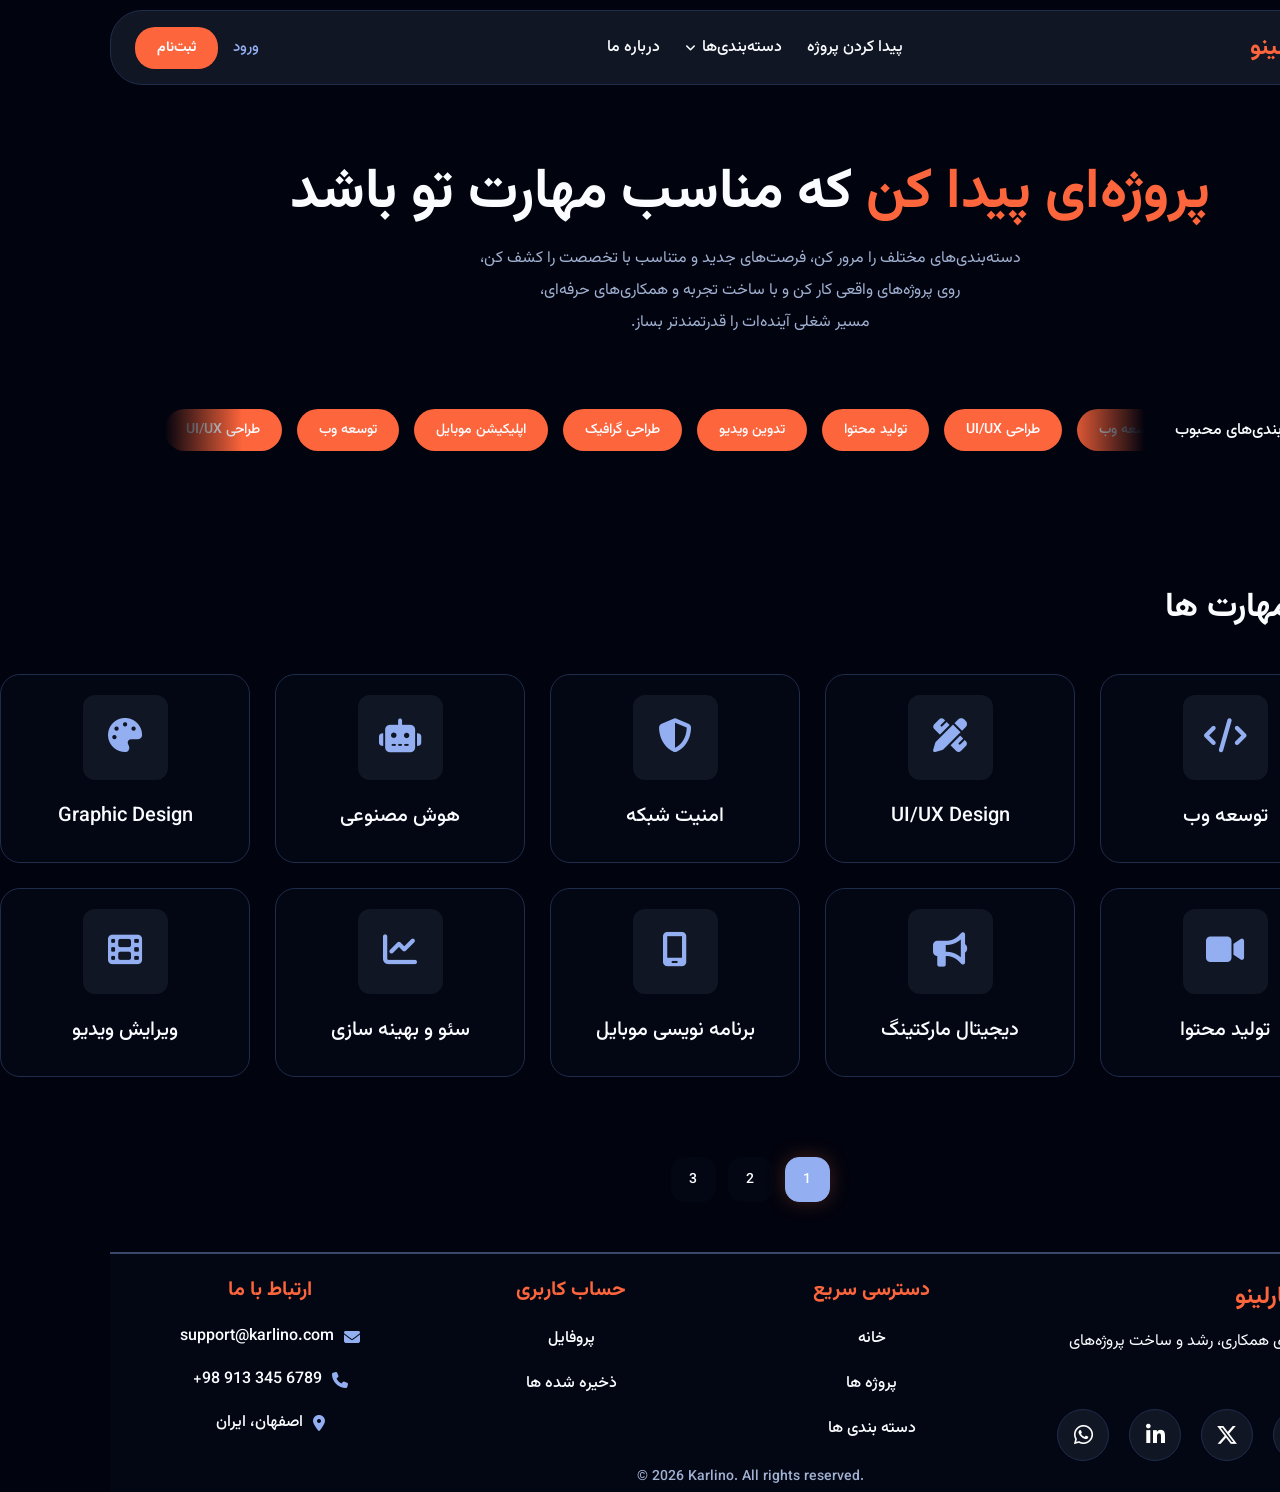
==== commit 45898dc4: "update category page" ====
--- a/karlino/Frontend/categories.html
+++ b/karlino/Frontend/categories.html
@@ -10,9 +10,6 @@
 <div id="header-placeholder"></div>
 <section class="hero-cat">
     
-    <div class="image">
-        <img src="assets/images/for_categories.png" class="hero-img">
-    </div>
     <div class="title-hero">
         <h3>
             <span>پروژه‌ای پیدا کن</span>
@@ -69,7 +66,8 @@
     
     </div>
 </section>
-<section class="Popular-Categories">
+
+<section class="Categories">
     <div class="title">
         <h2 class="popular-text">
             <div class="ping"></div>
@@ -83,6 +81,15 @@
     </div>
 </section>
 
+<section class="category-pagination">
+    
+    <button class="page-btn active">1</button>
+    
+    <button class="page-btn">2</button>
+    <button class="page-btn">3</button>
+
+</section>
+
 
 <div id="footer-placeholder"></div>
 <script src="js/pages/categories.js"></script>
--- a/karlino/Frontend/css/main.css
+++ b/karlino/Frontend/css/main.css
@@ -13,14 +13,14 @@
   margin: 0;
   padding: 0;
   box-sizing: border-box;
-  color: #F8FAFC;
+  color: hsl(221, 100%, 99%);
   font-family: Vazirmatn;
 }
 
 body {
   font-family: "Satoshi", sans-serif;
-  background: linear-gradient(177.6deg, rgb(16, 16, 40) 15.3%, rgb(3, 3, 24) 91.3%);
-  color: #F8FAFC;
+  background: hsl(231, 83%, 3%);
+  color: hsl(221, 100%, 99%);
   min-height: 100vh;
 }
 
@@ -57,8 +57,11 @@
 
 #header-placeholder {
   display: flex;
-  align-items: center;
-  justify-content: center;
+  justify-content: center;
+  align-items: center;
+  flex-direction: row;
+  gap: 0;
+  flex-wrap: nowrap;
   position: sticky;
   top: 10px;
   z-index: 999;
@@ -68,15 +71,23 @@
   width: 100%;
   max-width: 1346px;
   padding: 14px 24px;
-  background: #0d204b;
+  background: hsl(222, 39%, 10%);
   border-radius: 32px;
-  display: flex;
-  align-items: center;
+  border: 1px solid hsl(223, 41%, 21%);
+  display: flex;
   justify-content: space-between;
+  align-items: center;
+  flex-direction: row;
+  gap: 0;
+  flex-wrap: nowrap;
 }
 #header-placeholder header .right .logo {
   display: flex;
-  align-items: center;
+  justify-content: center;
+  align-items: center;
+  flex-direction: row;
+  gap: 0;
+  flex-wrap: nowrap;
   gap: 10px;
 }
 #header-placeholder header .right .logo img {
@@ -87,30 +98,44 @@
 #header-placeholder header .right .logo .text-logo {
   font-size: 24px;
   font-weight: 700;
-  color: #FF653F;
+  color: #fd653c;
 }
 #header-placeholder header .navbar ul {
   display: flex;
-  align-items: center;
+  justify-content: row;
+  align-items: 25px;
+  flex-direction: row;
+  gap: 0;
+  flex-wrap: nowrap;
   gap: 25px;
   list-style: none;
 }
 #header-placeholder header .navbar ul li {
   position: relative;
+  display: flex;
+  justify-content: row;
+  align-items: center;
+  flex-direction: row;
+  gap: 0;
+  flex-wrap: nowrap;
+  gap: 25px;
 }
 #header-placeholder header .navbar ul li a {
-  position: relative;
-  display: flex;
-  align-items: center;
+  display: flex;
+  justify-content: center;
+  align-items: center;
+  flex-direction: row;
+  gap: 0;
+  flex-wrap: nowrap;
+  position: relative;
   gap: 6px;
-  text-decoration: none;
-  color: #F8FAFC;
+  color: hsl(221, 100%, 99%);
   font-size: 16px;
   font-weight: 500;
   transition: 0.3s;
 }
 #header-placeholder header .navbar ul li a:hover {
-  color: #FF653F;
+  color: #fd653c;
 }
 #header-placeholder header .navbar ul li a::after {
   content: "";
@@ -119,7 +144,7 @@
   bottom: -6px;
   width: 0;
   height: 2px;
-  background: #FF653F;
+  background: #fd653c;
   transition: 0.3s;
 }
 #header-placeholder header .navbar ul li a:hover::after {
@@ -127,48 +152,90 @@
 }
 #header-placeholder header .navbar ul li a i {
   font-size: 12px;
+  transition: transform 0.3s;
 }
 #header-placeholder header .navbar ul li .dropdown {
   position: absolute;
-  top: 130%;
-  right: 0;
-  min-width: 180px;
-  background: #0d204b;
-  border-radius: 12px;
-  padding: 10px 0;
-  display: none;
-  flex-direction: column;
-  gap: 5px;
-  box-shadow: 0 10px 25px rgba(0, 0, 0, 0.15);
+  top: calc(100% + 35px);
+  right: -250px;
+  display: grid;
+  grid-template-columns: repeat(3, 1fr);
+  gap: 4px;
+  min-width: 340px;
+  padding: 10px;
+  background: hsl(222, 39%, 10%);
+  border-radius: 20px;
+  box-shadow: 0 12px 30px rgba(0, 0, 0, 0.12);
+  border: 1px solid hsl(222, 23%, 43%);
+  opacity: 0;
+  visibility: hidden;
+  transform: translateY(8px);
+  transition: opacity 0.25s ease, transform 0.25s ease, visibility 0.25s;
   z-index: 100;
+}
+#header-placeholder header .navbar ul li .dropdown::before {
+  content: "";
+  position: absolute;
+  top: -6px;
+  right: 24px;
+  width: 12px;
+  height: 12px;
+  background: hsl(222, 39%, 10%);
+  border-top: 1px solid rgba(0, 0, 0, 0.05);
+  border-left: 1px solid rgba(0, 0, 0, 0.05);
+  transform: rotate(45deg);
 }
 #header-placeholder header .navbar ul li .dropdown li {
   width: 100%;
 }
 #header-placeholder header .navbar ul li .dropdown li a {
-  padding: 10px 15px;
+  display: flex;
+  align-items: center;
+  gap: 10px;
+  padding: 10px 12px;
+  border-radius: 12px;
+  font-size: 14px;
+  color: hsl(221, 100%, 99%);
+  white-space: nowrap;
+  transition: background 0.2s, color 0.2s;
 }
 #header-placeholder header .navbar ul li .dropdown li a::after {
   display: none;
 }
+#header-placeholder header .navbar ul li .dropdown li a i {
+  font-size: 14px;
+  color: hsl(222, 77%, 76%);
+  width: 18px;
+  text-align: center;
+}
 #header-placeholder header .navbar ul li .dropdown li a:hover {
-  background: rgba(217, 217, 217, 0.14);
+  background: hsl(222, 39%, 10%);
+  color: #fd653c;
 }
 #header-placeholder header .navbar ul li:hover .dropdown {
-  display: flex;
+  opacity: 1;
+  visibility: visible;
+  transform: translateY(0);
+}
+#header-placeholder header .navbar ul li:hover > a i {
+  transform: rotate(720deg);
 }
 #header-placeholder header .left .guest-header {
   display: flex;
-  align-items: center;
+  justify-content: center;
+  align-items: center;
+  flex-direction: row;
+  gap: 0;
+  flex-wrap: nowrap;
   gap: 15px;
 }
 #header-placeholder header .left .guest-header .sign-up {
   padding: 10px 22px;
   border: none;
   border-radius: 20px;
-  background: #FF653F;
-  color: white;
-  font-size: 15px;
+  background: #fd653c;
+  color: hsl(221, 100%, 99%);
+  font-size: 14px;
   font-weight: 700;
   cursor: pointer;
   transition: 0.3s;
@@ -177,18 +244,22 @@
   transform: translateY(-2px);
 }
 #header-placeholder header .left .guest-header .login {
-  color: #F8FAFC;
+  color: hsl(222, 77%, 76%);
   font-size: 15px;
   font-weight: 500;
   cursor: pointer;
   transition: 0.3s;
 }
 #header-placeholder header .left .guest-header .login:hover {
-  color: #FF653F;
+  color: #fd653c;
 }
 #header-placeholder header .left .user-header {
   display: flex;
-  align-items: center;
+  justify-content: center;
+  align-items: center;
+  flex-direction: row;
+  gap: 0;
+  flex-wrap: nowrap;
   gap: 15px;
 }
 #header-placeholder header .left .user-header .popup {
@@ -202,15 +273,18 @@
   width: 45px;
   height: 45px;
   border-radius: 50%;
-  background: #FF653F;
-  display: flex;
-  align-items: center;
-  justify-content: center;
+  background: #fd653c;
+  display: flex;
+  justify-content: center;
+  align-items: center;
+  flex-direction: row;
+  gap: 0;
+  flex-wrap: nowrap;
   cursor: pointer;
   transition: 0.25s ease;
 }
 #header-placeholder header .left .user-header .popup .burger i {
-  color: #F8FAFC;
+  color: hsl(221, 100%, 99%);
   font-size: 20px;
 }
 #header-placeholder header .left .user-header .popup .burger:hover {
@@ -224,8 +298,8 @@
   top: 70px;
   left: 0;
   width: 260px;
-  background: #0d204b;
-  border: 1px solid rgba(255, 255, 255, 0.51);
+  background: hsl(222, 39%, 10%);
+  border: 1px solid hsl(222, 30%, 32%);
   border-radius: 20px;
   padding: 12px;
   box-shadow: var(--popup-shadow);
@@ -237,17 +311,17 @@
 }
 #header-placeholder header .left .user-header .popup .popup-window .popup-header {
   padding: 10px 12px 15px;
-  border-bottom: 1px solid #f1f1f1;
+  border-bottom: 1px solid hsl(222, 23%, 43%);
   margin-bottom: 10px;
 }
 #header-placeholder header .left .user-header .popup .popup-window .popup-header h3 {
   font-size: 16px;
-  color: #F8FAFC;
+  color: hsl(221, 100%, 99%);
   margin-bottom: 4px;
 }
 #header-placeholder header .left .user-header .popup .popup-window .popup-header p {
   font-size: 13px;
-  color: rgba(255, 255, 255, 0.51);
+  color: oklch(76% 0.05 264deg);
 }
 #header-placeholder header .left .user-header .popup .popup-window ul {
   list-style: none;
@@ -269,7 +343,7 @@
   border-radius: 12px;
   cursor: pointer;
   font-size: 14px;
-  color: #F8FAFC;
+  color: hsl(221, 100%, 99%);
   transition: 0.2s ease;
 }
 #header-placeholder header .left .user-header .popup .popup-window ul li button i {
@@ -277,15 +351,15 @@
   font-size: 14px;
 }
 #header-placeholder header .left .user-header .popup .popup-window ul li button:hover {
-  background: #FF653F;
-  color: #F8FAFC;
+  background: hsl(217, 34%, 65%);
+  color: hsl(221, 100%, 99%);
 }
 #header-placeholder header .left .user-header .popup .popup-window ul li .logout {
   color: red;
 }
 #header-placeholder header .left .user-header .popup .popup-window ul li .logout:hover {
-  background: #ef4444;
-  color: #F8FAFC;
+  background: hsl(9, 31%, 55%);
+  color: hsl(221, 100%, 99%);
 }
 #header-placeholder header .left .user-header .popup input:checked ~ .popup-window {
   opacity: 1;
@@ -299,7 +373,7 @@
   display: flex;
   align-items: center;
   justify-content: center;
-  background-color: rgba(20, 51, 106, 0.44);
+  background-color: hsla(224, 61%, 6%, 0.44);
   border-radius: 50%;
   cursor: pointer;
   transition-duration: 0.3s;
@@ -307,11 +381,11 @@
   border: none;
 }
 #header-placeholder header .left .user-header .notif-btn i {
-  color: #F8FAFC;
+  color: hsl(221, 100%, 99%);
   font-size: 20px;
 }
 #header-placeholder header .left .user-header .notif-btn:hover {
-  background-color: #FF653F;
+  background-color: oklch(76% 0.1 84deg);
 }
 #header-placeholder header .left .user-header .notif-btn:hover i {
   animation: bellRing 0.9s both;
@@ -341,12 +415,12 @@
 }
 
 footer {
-  background-color: rgba(20, 51, 106, 0.44);
+  background-color: hsla(224, 61%, 6%, 0.44);
   width: 100%;
   min-height: 240px;
   margin-top: 50px;
   padding: 20px 20px 0 20px;
-  border-top: 2px solid #FF653F;
+  border-top: 2px solid hsl(222, 30%, 32%);
 }
 footer .footer-container {
   display: grid;
@@ -371,12 +445,12 @@
 footer .footer-container .footer-about .logo .text-logo {
   font-size: 24px;
   font-weight: 700;
-  color: #FF653F;
+  color: #fd653c;
 }
 footer .footer-container .footer-about p {
   margin-top: 10px;
   font-size: 16px;
-  color: rgba(255, 255, 255, 0.51);
+  color: hsl(221, 100%, 99%);
 }
 footer .footer-container .footer-about .card {
   width: fit-content;
@@ -392,12 +466,13 @@
 footer .footer-container .footer-about .card .socialContainer {
   width: 52px;
   height: 52px;
+  border: 1px solid hsl(223, 41%, 21%);
   display: flex;
   align-items: center;
   justify-content: center;
   overflow: hidden;
   border-radius: 50%;
-  background-color: rgba(20, 51, 106, 0.44);
+  background-color: hsl(222, 39%, 10%);
   transition: 0.3s;
 }
 footer .footer-container .footer-about .card .socialContainer:active {
@@ -442,20 +517,19 @@
 footer .footer-container .footer-links h3,
 footer .footer-container .footer-account h3 {
   font-size: 20px;
-  color: #FF653F;
+  color: #fd653c;
 }
 footer .footer-container .footer-links a,
 footer .footer-container .footer-account a {
   margin-top: 10px;
   font-size: 16px;
-  color: rgba(255, 255, 255, 0.51);
   font-weight: 500;
   transition: 0.3s;
 }
 footer .footer-container .footer-links a:hover,
 footer .footer-container .footer-account a:hover {
   transform: translateX(-5px);
-  color: #FF653F;
+  color: #fd653c;
 }
 footer .footer-container .footer-contact {
   display: flex;
@@ -465,22 +539,22 @@
 }
 footer .footer-container .footer-contact h3 {
   font-size: 20px;
-  color: #FF653F;
+  color: #fd653c;
 }
 footer .footer-container .footer-contact .contact-item {
   display: flex;
   align-items: center;
   gap: 10px;
-  color: rgba(255, 255, 255, 0.51);
+  color: hsl(221, 100%, 99%);
   transition: 0.3s;
 }
 footer .footer-container .footer-contact .contact-item i {
-  color: #FF653F;
+  color: hsl(222, 77%, 76%);
   font-size: 16px;
 }
 footer .footer-container .footer-contact .contact-item span {
   direction: ltr;
-  color: rgba(255, 255, 255, 0.51);
+  color: hsl(221, 100%, 99%);
   font-size: 16px;
   font-weight: 500;
 }
@@ -488,7 +562,7 @@
   transform: translateX(-5px);
 }
 footer .footer-container .footer-contact .contact-item:hover span {
-  color: #FF653F;
+  color: #fd653c;
 }
 footer .footer-bottom {
   direction: ltr;
@@ -498,7 +572,7 @@
   margin-top: -20px;
 }
 footer .footer-bottom p {
-  color: rgba(255, 255, 255, 0.51);
+  color: oklch(76% 0.05 264deg);
   font-size: 14px;
   font-weight: 500;
 }
@@ -512,20 +586,29 @@
   flex-direction: column;
   justify-content: center;
 }
-.hero-index .image {
+.hero-index .center {
+  display: flex;
+  justify-content: center;
+  align-items: center;
+  flex-direction: column;
+  gap: 0;
+  flex-wrap: nowrap;
+  text-align: center;
+}
+.hero-index .center .image {
   position: absolute;
   left: -180px;
   margin-left: 80px;
   top: -30px;
   z-index: 1;
 }
-.hero-index .image .hero-img {
+.hero-index .center .image .hero-img {
   width: 800px;
   height: 500px;
   max-width: 100%;
   opacity: 0.95;
 }
-.hero-index .hero-text {
+.hero-index .center .hero-text {
   position: relative;
   z-index: 2;
   top: -50px;
@@ -533,12 +616,12 @@
   font-size: 56px;
   font-weight: 700;
   line-height: 1.4;
-  color: #F8FAFC;
-}
-.hero-index .build {
-  color: #FF653F;
-}
-.hero-index .intro {
+  color: hsl(221, 100%, 99%);
+}
+.hero-index .center .hero-text .build {
+  color: #fd653c;
+}
+.hero-index .center .intro {
   position: relative;
   z-index: 2;
   top: -30px;
@@ -546,9 +629,9 @@
   margin-top: 20px;
   font-size: 16px;
   line-height: 2;
-  color: #F8FAFC;
-}
-.hero-index .search-input {
+  color: oklch(76% 0.05 264deg);
+}
+.hero-index .center .search-input {
   position: relative;
   z-index: 2;
   top: -20px;
@@ -557,32 +640,32 @@
   margin-right: 50px;
   margin-top: 50px;
 }
-.hero-index .search-input .search {
+.hero-index .center .search-input .search {
   width: 100%;
   height: 60px;
-  border: 1px solid transparent;
+  border: 1px solid hsl(223, 41%, 21%);
   border-radius: 50px;
-  background-color: #0d204b;
+  background-color: hsl(222, 39%, 10%);
   padding: 0 25px 0 150px;
   outline: none;
   font-size: 16px;
-  color: #F8FAFC;
+  color: hsl(221, 100%, 99%);
   transition: 0.3s;
 }
-.hero-index .search-input .search:hover, .hero-index .search-input .search:focus {
-  border-color: #FF653F;
+.hero-index .center .search-input .search:hover, .hero-index .center .search-input .search:focus {
+  border-color: #fd653c;
   box-shadow: 0 0 5px rgba(255, 122, 89, 0.5);
 }
-.hero-index .search-input .search::placeholder {
+.hero-index .center .search-input .search::placeholder {
   color: rgba(255, 255, 255, 0.5);
 }
-.hero-index .search-input .search::-webkit-search-cancel-button {
+.hero-index .center .search-input .search::-webkit-search-cancel-button {
   cursor: pointer;
   height: 18px;
   width: 18px;
   filter: invert(55%) sepia(80%) saturate(500%) hue-rotate(330deg);
 }
-.hero-index .search-input .find-talent {
+.hero-index .center .search-input .find-talent {
   position: absolute;
   top: 50%;
   left: 8px;
@@ -591,17 +674,20 @@
   height: 46px;
   border: none;
   border-radius: 40px;
-  background-color: #FF653F;
-  color: #F8FAFC;
+  background-color: #fd653c;
+  color: hsl(221, 100%, 99%);
   font-size: 15px;
   font-weight: 700;
   cursor: pointer;
   display: flex;
-  align-items: center;
-  justify-content: center;
+  justify-content: center;
+  align-items: center;
+  flex-direction: row;
+  gap: 0;
+  flex-wrap: nowrap;
   transition: 0.3s;
 }
-.hero-index .search-input .find-talent:hover {
+.hero-index .center .search-input .find-talent:hover {
   transform: translateY(-50%) scale(1.03);
 }
 .hero-index .trending-categories {
@@ -610,14 +696,14 @@
   display: flex;
   align-items: center;
   gap: 30px;
-  margin-top: 80px;
+  margin-top: 60px;
   overflow: visible;
 }
 .hero-index .trending-categories .trend-text {
   display: flex;
   align-items: center;
   gap: 10px;
-  color: #F8FAFC;
+  color: hsl(221, 100%, 99%);
   font-size: 16px;
   font-weight: 500;
   white-space: nowrap;
@@ -625,7 +711,7 @@
 }
 .hero-index .trending-categories .trend-text i {
   font-size: 9px;
-  color: #FF653F;
+  color: hsl(222, 77%, 76%);
 }
 .hero-index .trending-categories .categories-wrapper {
   position: relative;
@@ -650,9 +736,9 @@
   direction: rtl;
   flex-shrink: 0;
   padding: 10px 22px;
-  background: #FF653F;
+  background: #fd653c;
   border-radius: 32px;
-  color: #F8FAFC;
+  color: hsl(221, 100%, 99%);
   white-space: nowrap;
   font-size: 14px;
   font-weight: 500;
@@ -676,7 +762,7 @@
   text-align: center;
   font-size: 34px;
   font-weight: 700;
-  color: #F8FAFC;
+  color: hsl(221, 100%, 99%);
   margin-bottom: 60px;
 }
 .different .cards {
@@ -685,103 +771,109 @@
   grid-template-columns: repeat(2, 1fr);
   gap: 30px;
 }
-.different .card {
-  display: flex;
-  flex-direction: row;
-  align-items: center;
+.different .cards .card {
+  display: flex;
   justify-content: space-between;
+  align-items: row;
+  flex-direction: row;
+  gap: 0;
+  flex-wrap: nowrap;
   padding: 10px;
   border-radius: 20px;
-  background-color: rgba(20, 51, 106, 0.44);
-  border: 1px solid #FF653F;
+  background-color: hsla(224, 61%, 6%, 0.44);
+  border: 1px solid hsl(223, 41%, 21%);
   gap: 20px;
   transition: 0.3s;
   cursor: pointer;
 }
-.different .card:hover {
+.different .cards .card:hover {
   transform: translateY(-5px);
-}
-.different .card .title {
-  display: flex;
-  align-items: center;
-}
-.different .card .title .icon i {
-  display: flex;
-  align-items: center;
-  justify-content: center;
+  border: 1px solid #fd653c;
+}
+.different .cards .card .title {
+  display: flex;
+  align-items: center;
+}
+.different .cards .card .title .icon i {
+  display: flex;
+  justify-content: center;
+  align-items: center;
+  flex-direction: row;
+  gap: 0;
+  flex-wrap: nowrap;
   min-width: 45px;
   height: 45px;
   border-radius: 12px;
-  background: rgba(217, 217, 217, 0.14);
-  color: #FF653F;
+  background: hsl(222, 39%, 10%);
+  color: hsl(222, 77%, 76%);
   font-size: 20px;
   flex-shrink: 0;
 }
-.different .card .title .text {
-  display: flex;
-  flex-direction: column;
+.different .cards .card .title .text {
   padding-right: 15px;
 }
-.different .card .title .text h4 {
+.different .cards .card .title .text h4 {
   font-size: 20px;
   font-weight: 700;
-  color: #FF653F;
+  color: #fd653c;
   padding-top: 5px;
   padding-right: 10px;
   margin-bottom: 10px;
 }
-.different .card .title .text p {
+.different .cards .card .title .text p {
   top: -15px;
   font-size: 16px;
   line-height: 1.8;
-  color: #F8FAFC;
+  color: hsl(221, 100%, 99%);
 }
 .different .buttons {
   padding-top: 10px;
   display: flex;
-  align-items: center;
-  justify-content: center;
+  justify-content: center;
+  align-items: center;
+  flex-direction: row;
+  gap: 0;
+  flex-wrap: nowrap;
 }
 .different .buttons button {
-  display: inline-block;
   display: flex;
   align-items: center;
   justify-content: center;
   width: 140px;
   height: 50px;
   white-space: nowrap;
+  border: none;
   border-radius: 20px;
-  background-color: #FF653F;
-  border: none;
-  color: #F8FAFC;
-  text-align: center;
+  background-color: #fd653c;
+  color: hsl(221, 100%, 99%);
   font-size: 16px;
   font-weight: 700;
   padding: 16px;
+  cursor: pointer;
   transition: all 0.5s;
-  cursor: pointer;
-  margin: 5px;
 }
 .different .buttons button span {
-  cursor: pointer;
   display: inline-block;
   position: relative;
   transition: 0.5s;
 }
-.different .buttons button span:after {
+.different .buttons button span::after {
   content: "»";
   position: absolute;
-  opacity: 0;
   top: 0;
   right: -15px;
+  opacity: 0;
   transition: 0.5s;
 }
 .different .buttons button:hover span {
   padding-right: 15px;
 }
-.different .buttons button:hover span:after {
+.different .buttons button:hover span::after {
   opacity: 1;
   right: 0;
+}
+.different .buttons button {
+  margin: 5px;
 }
 
 .Popular-Categories {
@@ -798,7 +890,7 @@
   display: flex;
   flex-direction: row;
   align-items: center;
-  color: #F8FAFC;
+  color: hsl(221, 100%, 99%);
   font-size: 34px;
   font-weight: 700;
   margin-right: 10px;
@@ -806,7 +898,7 @@
 .Popular-Categories .title .popular-text .ping {
   --uib-size: 50px;
   --uib-speed: 1s;
-  --uib-color: #ff653f;
+  --uib-color: $forth-color;
   position: relative;
   width: var(--uib-size);
   height: var(--uib-size);
@@ -816,7 +908,7 @@
   position: absolute;
   inset: 0;
   border-radius: 50%;
-  background-color: var(--uib-color);
+  background-color: oklch(76% 0.1 84deg);
   animation: pulse7132 var(--uib-speed) linear infinite;
   transform: scale(0);
   opacity: 0;
@@ -825,11 +917,11 @@
   animation-delay: calc(var(--uib-speed) / -2);
 }
 .Popular-Categories .title .more-categories {
-  color: #F8FAFC;
-  font-size: 14px;
-  font-weight: 700;
-  cursor: pointer;
-  background-color: #FF653F;
+  color: hsl(221, 100%, 99%);
+  font-size: 14px;
+  font-weight: 700;
+  cursor: pointer;
+  background-color: #fd653c;
   border-radius: 12px;
   border: none;
   width: max-content;
@@ -837,7 +929,7 @@
   padding: 10px;
 }
 .Popular-Categories .title .more-categories i {
-  color: #F8FAFC;
+  color: hsl(221, 100%, 99%);
   font-size: 14px;
   font-weight: 700;
   margin-right: 5px;
@@ -851,11 +943,11 @@
 }
 .Popular-Categories .Categories-cards .card-Categories {
   transition: 0.3s;
-  background-color: rgba(20, 51, 106, 0.44);
-  border: none;
+  background-color: hsla(224, 61%, 6%, 0.44);
   border-radius: 20px;
+  border: 1px solid hsl(223, 41%, 21%);
   width: 250px;
-  height: 250px;
+  height: max-content;
 }
 .Popular-Categories .Categories-cards .card-Categories .icon-cat {
   display: flex;
@@ -865,12 +957,12 @@
   margin: 20px auto;
   width: 85px;
   height: 85px;
-  background-color: rgba(217, 217, 217, 0.14);
+  background-color: hsl(222, 39%, 10%);
   border: none;
   border-radius: 12px;
 }
 .Popular-Categories .Categories-cards .card-Categories .icon-cat i {
-  color: #FF653F;
+  color: hsl(222, 77%, 76%);
   font-size: 34px;
   font-weight: 700;
 }
@@ -879,11 +971,11 @@
   flex-direction: column;
   justify-content: center;
   align-items: center;
-  color: #F8FAFC;
+  color: hsl(221, 100%, 99%);
   font-size: 20px;
   font-weight: 500;
   margin-top: 20px;
-  margin-bottom: 4px;
+  margin-bottom: 30px;
 }
 .Popular-Categories .Categories-cards .card-Categories .project-stats {
   display: flex;
@@ -893,18 +985,70 @@
   gap: 5px;
 }
 .Popular-Categories .Categories-cards .card-Categories .project-stats .count {
-  color: #F8FAFC;
+  color: hsl(221, 100%, 99%);
   font-size: 18px;
   font-weight: 400;
 }
 .Popular-Categories .Categories-cards .card-Categories .project-stats .lable {
-  color: rgba(255, 255, 255, 0.51);
+  color: oklch(76% 0.05 264deg);
   font-size: 14px;
   font-weight: 400;
 }
 .Popular-Categories .Categories-cards .card-Categories:hover {
-  border: 1px solid #FF653F;
+  border: 1px solid #fd653c;
   transform: translateY(-5px);
+}
+
+.post_job {
+  background: linear-gradient(135deg, #8fa2dd, #a2b0e8);
+  opacity: 0.8;
+  border: 2px solid hsl(222, 23%, 43%);
+  border-radius: 20px;
+  margin: 100px 40px;
+  padding: 20px;
+  display: flex;
+  flex-direction: column;
+  box-shadow: inset 15px 15px 20px rgba(24, 23, 23, 0.18), inset -15px -15px 20px rgba(24, 23, 23, 0.18);
+}
+.post_job .right {
+  margin-right: 20px;
+  display: flex;
+  flex-direction: row;
+  justify-content: flex-start;
+  width: max-content;
+}
+.post_job .right i {
+  display: flex;
+  justify-content: center;
+  align-items: center;
+  margin-left: 30px;
+  font-size: 55px;
+  color: hsl(222, 39%, 10%);
+}
+.post_job .right .text-post h2 {
+  font-size: 25px;
+  color: hsl(222, 39%, 10%);
+}
+.post_job .right .text-post p {
+  margin-top: 5px;
+  font-size: 16px;
+  color: hsl(222, 39%, 10%);
+}
+.post_job .right .post {
+  display: flex;
+  align-items: center;
+  justify-content: center;
+  position: relative;
+  left: -350px;
+  top: 20px;
+  background-color: hsl(222, 39%, 10%);
+  border-radius: 20px;
+  width: max-content;
+  height: max-content;
+  padding: 10px 40px;
+  font-size: 20px;
+  color: hsl(221, 100%, 99%);
+  border: 1px solid hsl(222, 23%, 43%);
 }
 
 .popular-projects {
@@ -912,16 +1056,21 @@
 }
 .popular-projects .title-projects {
   display: flex;
-  flex-direction: row;
   justify-content: space-between;
-  align-items: center;
+  align-items: row;
+  flex-direction: row;
+  gap: 0;
+  flex-wrap: nowrap;
   margin-top: 50px;
 }
 .popular-projects .title-projects .project-text {
   display: flex;
-  flex-direction: row;
-  align-items: center;
-  color: #F8FAFC;
+  justify-content: row;
+  align-items: center;
+  flex-direction: row;
+  gap: 0;
+  flex-wrap: nowrap;
+  color: hsl(221, 100%, 99%);
   font-size: 34px;
   font-weight: 700;
   margin-right: 10px;
@@ -929,7 +1078,7 @@
 .popular-projects .title-projects .project-text .ping {
   --uib-size: 50px;
   --uib-speed: 1s;
-  --uib-color: #ff653f;
+  --uib-color: $forth-color;
   position: relative;
   width: var(--uib-size);
   height: var(--uib-size);
@@ -939,7 +1088,7 @@
   position: absolute;
   inset: 0;
   border-radius: 50%;
-  background-color: var(--uib-color);
+  background-color: oklch(76% 0.1 84deg);
   animation: pulse7132 var(--uib-speed) linear infinite;
   transform: scale(0);
   opacity: 0;
@@ -948,11 +1097,11 @@
   animation-delay: calc(var(--uib-speed) / -2);
 }
 .popular-projects .title-projects .more-project {
-  color: #F8FAFC;
-  font-size: 14px;
-  font-weight: 700;
-  cursor: pointer;
-  background-color: #FF653F;
+  color: hsl(221, 100%, 99%);
+  font-size: 14px;
+  font-weight: 700;
+  cursor: pointer;
+  background-color: #fd653c;
   border-radius: 12px;
   border: none;
   width: max-content;
@@ -960,7 +1109,7 @@
   padding: 10px;
 }
 .popular-projects .title-projects .more-project i {
-  color: #F8FAFC;
+  color: hsl(221, 100%, 99%);
   font-size: 14px;
   font-weight: 700;
   margin-right: 5px;
@@ -976,15 +1125,15 @@
 .popular-projects .projects-cards .card-project {
   overflow: hidden;
   transition: 0.3s;
-  background-color: rgba(20, 51, 106, 0.44);
-  border: 1px solid transparent;
+  background-color: hsla(224, 61%, 6%, 0.44);
+  border: 1px solid hsl(223, 41%, 21%);
   border-radius: 20px;
   cursor: pointer;
   width: 300px;
   height: max-content;
 }
 .popular-projects .projects-cards .card-project:hover {
-  border: 1px solid #FF653F;
+  border: 1px solid #fd653c;
   transform: translateY(-5px);
 }
 .popular-projects .projects-cards .card-project:has(.button:hover), .popular-projects .projects-cards .card-project:has(.bookmark:hover) {
@@ -1013,7 +1162,7 @@
 .popular-projects .projects-cards .card-project .card-top .svgIcon path {
   stroke-dasharray: 200 0;
   stroke-dashoffset: 0;
-  stroke: #FF653F;
+  stroke: hsl(9, 31%, 55%);
   fill: rgba(221, 221, 221, 0);
   transition-delay: 0s;
   transition-duration: 0.5s;
@@ -1023,7 +1172,7 @@
 }
 .popular-projects .projects-cards .card-project .card-top .bookmark input:checked + .svgIcon path,
 .popular-projects .projects-cards .card-project .card-top #checkboxInput:checked ~ .svgIcon path {
-  fill: #FF653F;
+  fill: hsl(9, 31%, 55%);
   animation: bookmark 0.5s linear;
 }
 .popular-projects .projects-cards .card-project .card-top #checkboxInput:checked ~ .svgIcon path {
@@ -1038,9 +1187,24 @@
     stroke-dasharray: 200 0;
   }
 }
+.popular-projects .projects-cards .card-project .card-top .status-project .active {
+  color: #2DD4A7;
+  position: relative;
+  right: -70px;
+  font-size: 10px;
+  background-color: hsla(224, 61%, 6%, 0.44);
+  border: 1px solid hsl(147, 21%, 58%);
+  width: max-content;
+  height: max-content;
+  padding-right: 10px;
+  padding-left: 10px;
+  padding-bottom: 3px;
+  padding-top: 3px;
+  border-radius: 12px;
+}
 .popular-projects .projects-cards .card-project .card-top .icon-project {
   position: relative;
-  left: 60px;
+  left: 30px;
   display: flex;
   flex-direction: column;
   justify-content: center;
@@ -1048,12 +1212,12 @@
   margin: 20px auto;
   width: 85px;
   height: 85px;
-  background-color: rgba(217, 217, 217, 0.14);
+  background-color: hsl(222, 39%, 10%);
   border: none;
   border-radius: 12px;
 }
 .popular-projects .projects-cards .card-project .card-top .icon-project i {
-  color: #FF653F;
+  color: hsl(222, 77%, 76%);
   font-size: 34px;
   font-weight: 700;
 }
@@ -1076,9 +1240,10 @@
 }
 .popular-projects .projects-cards .card-project .card-content .owner i {
   font-size: 12px;
-  color: #FF653F;
+  color: hsl(222, 77%, 76%);
 }
 .popular-projects .projects-cards .card-project .card-content h3 {
+  margin-right: 5px;
   font-size: 20px;
   font-weight: 700;
 }
@@ -1090,9 +1255,9 @@
 .popular-projects .projects-cards .card-project .card-content .card-pro-cat p {
   margin-top: 10px;
   margin-bottom: 5px;
-  background-color: #FF653F;
+  border: 1.5px solid oklch(76% 0.1 84deg);
   font-size: 9px;
-  color: #F8FAFC;
+  color: oklch(76% 0.1 84deg);
   border-radius: 12px;
   padding: 5px 10px;
   white-space: nowrap;
@@ -1106,6 +1271,11 @@
 .popular-projects .projects-cards .card-project .card-content .price .number,
 .popular-projects .projects-cards .card-project .card-content .price span {
   font-size: 14px;
+  color: hsl(221, 100%, 99%);
+}
+.popular-projects .projects-cards .card-project .card-content {
+  padding-bottom: 20px;
+  border-bottom: 1px solid hsl(222, 23%, 43%);
 }
 .popular-projects .projects-cards .card-project .card-footer {
   display: flex;
@@ -1137,11 +1307,11 @@
   inset: 7px;
 }
 .popular-projects .projects-cards .card-project .card-footer .button:before {
-  border: 4px solid #FF653F;
+  border: 4px solid hsl(217, 34%, 65%);
   transition: opacity 0.4s cubic-bezier(0.77, 0, 0.175, 1) 80ms, transform 0.5s cubic-bezier(0.455, 0.03, 0.515, 0.955) 80ms;
 }
 .popular-projects .projects-cards .card-project .card-footer .button:after {
-  border: 4px solid #FF653F;
+  border: 4px solid hsl(217, 34%, 65%);
   transform: scale(1.3);
   transition: opacity 0.4s cubic-bezier(0.165, 0.84, 0.44, 1), transform 0.5s cubic-bezier(0.25, 0.46, 0.45, 0.94);
   opacity: 0;
@@ -1168,7 +1338,7 @@
   height: 20px;
   margin: 17px 18px 0 18px;
   transform: rotate(180deg);
-  fill: #FF653F;
+  fill: hsl(217, 34%, 65%);
 }
 
 .hero-project-page {
@@ -1177,31 +1347,16 @@
   padding: 80px 24px 120px;
   overflow: hidden;
   display: flex;
-  flex-direction: column;
-  justify-content: center;
-}
-.hero-project-page .image-project-page {
-  margin-top: 20px;
-  position: absolute;
-  left: -180px;
-  margin-left: 80px;
-  top: -30px;
-  z-index: 1;
-}
-.hero-project-page .image-project-page .hero-img-project {
-  width: 493px;
-  height: 316px;
-  transform: translate(-166.5px, -36px);
-  left: 357px;
-  top: 58px;
-  transition: none;
-  cursor: pointer;
-  position: relative;
-  max-width: 100%;
-  opacity: 0.95;
+  margin-top: 100px;
 }
 .hero-project-page .title-hero-pro {
-  max-width: 700px;
+  display: flex;
+  justify-content: center;
+  align-items: center;
+  flex-direction: column;
+  text-align: center;
+  position: relative;
+  left: -200px;
 }
 .hero-project-page .title-hero-pro h3 {
   position: relative;
@@ -1212,7 +1367,7 @@
   line-height: 1.4;
 }
 .hero-project-page .title-hero-pro h3 span {
-  color: #FF653F;
+  color: #fd653c;
 }
 .hero-project-page .title-hero-pro p {
   margin-top: 10px;
@@ -1222,25 +1377,7 @@
   max-width: 600px;
   font-size: 16px;
   line-height: 2;
-  color: #F8FAFC;
-}
-.hero-project-page .hero-stats {
-  display: flex;
-  flex-direction: row;
-  justify-content: space-around;
-  align-items: center;
-  margin-top: 50px;
-}
-.hero-project-page .hero-stats .stat-box {
-  display: flex;
-  flex-direction: column;
-  justify-content: center;
-  align-items: center;
-  padding: 20px;
-  background-color: rgba(20, 51, 106, 0.44);
-  border-radius: 20px;
-  width: 140px;
-  height: 140px;
+  color: hsl(221, 100%, 99%);
 }
 
 .project-layout {
@@ -1255,6 +1392,8 @@
   direction: rtl;
 }
 .project-layout .project-main {
+  position: relative;
+  top: -10px;
   display: flex;
   flex-direction: column;
   gap: 25px;
@@ -1266,7 +1405,8 @@
   width: 100%;
   padding: 20px;
   border-radius: 20px;
-  background-color: rgba(20, 51, 106, 0.44);
+  border: 1px solid hsl(223, 41%, 21%);
+  background-color: hsla(224, 61%, 6%, 0.44);
   gap: 20px;
 }
 .project-layout .project-main .project-toolbar .search-box {
@@ -1282,7 +1422,7 @@
 .project-layout .project-main .project-toolbar .search-box .search-icon {
   position: absolute;
   left: 1rem;
-  color: #FF653F;
+  color: hsl(222, 77%, 76%);
   width: 1rem;
   height: 1rem;
   pointer-events: none;
@@ -1295,17 +1435,18 @@
   padding-right: 20px;
   box-shadow: 0 0 0 1.5px #2b2c37, 0 0 25px -17px #000;
   border-radius: 12px;
-  background-color: rgba(217, 217, 217, 0.14);
+  border: 1px solid hsl(223, 41%, 21%);
+  background-color: hsl(222, 39%, 10%);
   outline: none;
-  color: #F8FAFC;
+  color: hsl(221, 100%, 99%);
   transition: all 0.25s cubic-bezier(0.19, 1, 0.22, 1);
   cursor: text;
   z-index: 0;
-  border: 1px solid #FF653F;
+  border: 1px solid hsl(222, 23%, 43%);
 }
 .project-layout .project-main .project-toolbar .search-box input::placeholder {
   padding-right: 5px;
-  color: rgba(255, 255, 255, 0.51);
+  color: oklch(76% 0.05 264deg);
 }
 .project-layout .project-main .project-toolbar .search-box input:hover {
   box-shadow: 0 0 0 2.5px #2f303d, 0px 0px 25px -15px #000;
@@ -1325,18 +1466,18 @@
   height: 45px;
   padding: 0 18px;
   border-radius: 12px;
-  border: 1px solid #FF653F;
-  background-color: rgba(217, 217, 217, 0.14);
+  border: 1px solid hsl(222, 23%, 43%);
+  background-color: hsl(222, 39%, 10%);
   display: flex;
   align-items: center;
   justify-content: space-between;
-  color: #F8FAFC;
+  color: oklch(76% 0.05 264deg);
   cursor: pointer;
   transition: 0.3s;
   font-size: 14px;
 }
 .project-layout .project-main .project-toolbar .sort-box .selected-option i {
-  color: #FF653F;
+  color: hsl(222, 77%, 76%);
   font-size: 14px;
   transition: 0.3s;
 }
@@ -1347,8 +1488,8 @@
   width: 100%;
   padding: 10px;
   border-radius: 12px;
-  background-color: #0d204b;
-  border: 1px solid rgba(255, 255, 255, 0.51);
+  background-color: hsl(222, 39%, 10%);
+  border: 1px solid oklch(76% 0.05 264deg);
   display: none;
   flex-direction: column;
   gap: 8px;
@@ -1363,14 +1504,15 @@
   justify-content: start;
   padding: 5px;
   border-radius: 10px;
-  color: #F8FAFC;
+  color: hsl(221, 100%, 99%);
   cursor: pointer;
   transition: 0.3s;
   font-size: 16px;
 }
 .project-layout .project-main .project-toolbar .sort-box .option:hover {
-  background-color: rgba(217, 217, 217, 0.14);
-  color: #FF653F;
+  padding-right: 5px;
+  background-color: hsla(224, 61%, 6%, 0.44);
+  color: #fd653c;
 }
 .project-layout .project-main .project-toolbar .sort-box:active {
   transform: scale(0.95);
@@ -1389,15 +1531,15 @@
 .project-layout .project-main .project-grid .projects-cards .card-project {
   overflow: hidden;
   transition: 0.3s;
-  background-color: rgba(20, 51, 106, 0.44);
-  border: 1px solid transparent;
+  background-color: hsla(224, 61%, 6%, 0.44);
+  border: 1px solid hsl(223, 41%, 21%);
   border-radius: 20px;
   cursor: pointer;
   width: 300px;
   height: max-content;
 }
 .project-layout .project-main .project-grid .projects-cards .card-project:hover {
-  border: 1px solid #FF653F;
+  border: 1px solid #fd653c;
   transform: translateY(-5px);
 }
 .project-layout .project-main .project-grid .projects-cards .card-project:has(.button:hover), .project-layout .project-main .project-grid .projects-cards .card-project:has(.bookmark:hover) {
@@ -1426,7 +1568,7 @@
 .project-layout .project-main .project-grid .projects-cards .card-project .card-top .svgIcon path {
   stroke-dasharray: 200 0;
   stroke-dashoffset: 0;
-  stroke: #FF653F;
+  stroke: hsl(9, 31%, 55%);
   fill: rgba(221, 221, 221, 0);
   transition-delay: 0s;
   transition-duration: 0.5s;
@@ -1436,7 +1578,7 @@
 }
 .project-layout .project-main .project-grid .projects-cards .card-project .card-top .bookmark input:checked + .svgIcon path,
 .project-layout .project-main .project-grid .projects-cards .card-project .card-top #checkboxInput:checked ~ .svgIcon path {
-  fill: #FF653F;
+  fill: hsl(9, 31%, 55%);
   animation: bookmark 0.5s linear;
 }
 .project-layout .project-main .project-grid .projects-cards .card-project .card-top #checkboxInput:checked ~ .svgIcon path {
@@ -1451,6 +1593,21 @@
     stroke-dasharray: 200 0;
   }
 }
+.project-layout .project-main .project-grid .projects-cards .card-project .card-top .status-project .active {
+  color: #2DD4A7;
+  position: relative;
+  right: -70px;
+  font-size: 10px;
+  background-color: hsla(224, 61%, 6%, 0.44);
+  border: 1px solid hsl(147, 21%, 58%);
+  width: max-content;
+  height: max-content;
+  padding-right: 10px;
+  padding-left: 10px;
+  padding-bottom: 3px;
+  padding-top: 3px;
+  border-radius: 12px;
+}
 .project-layout .project-main .project-grid .projects-cards .card-project .card-top .icon-project {
   position: relative;
   left: 60px;
@@ -1461,12 +1618,12 @@
   margin: 20px auto;
   width: 85px;
   height: 85px;
-  background-color: rgba(217, 217, 217, 0.14);
+  background-color: hsl(222, 39%, 10%);
   border: none;
   border-radius: 12px;
 }
 .project-layout .project-main .project-grid .projects-cards .card-project .card-top .icon-project i {
-  color: #FF653F;
+  color: hsl(222, 77%, 76%);
   font-size: 34px;
   font-weight: 700;
 }
@@ -1489,9 +1646,10 @@
 }
 .project-layout .project-main .project-grid .projects-cards .card-project .card-content .owner i {
   font-size: 12px;
-  color: #FF653F;
+  color: hsl(222, 77%, 76%);
 }
 .project-layout .project-main .project-grid .projects-cards .card-project .card-content h3 {
+  margin-right: 5px;
   font-size: 20px;
   font-weight: 700;
 }
@@ -1503,9 +1661,9 @@
 .project-layout .project-main .project-grid .projects-cards .card-project .card-content .card-pro-cat p {
   margin-top: 10px;
   margin-bottom: 5px;
-  background-color: #FF653F;
+  border: 1.5px solid oklch(76% 0.1 84deg);
   font-size: 9px;
-  color: #F8FAFC;
+  color: oklch(76% 0.1 84deg);
   border-radius: 12px;
   padding: 5px 10px;
   white-space: nowrap;
@@ -1519,6 +1677,11 @@
 .project-layout .project-main .project-grid .projects-cards .card-project .card-content .price .number,
 .project-layout .project-main .project-grid .projects-cards .card-project .card-content .price span {
   font-size: 14px;
+  color: hsl(221, 100%, 99%);
+}
+.project-layout .project-main .project-grid .projects-cards .card-project .card-content {
+  padding-bottom: 20px;
+  border-bottom: 1px solid hsl(222, 23%, 43%);
 }
 .project-layout .project-main .project-grid .projects-cards .card-project .card-footer {
   display: flex;
@@ -1550,11 +1713,11 @@
   inset: 7px;
 }
 .project-layout .project-main .project-grid .projects-cards .card-project .card-footer .button:before {
-  border: 4px solid #FF653F;
+  border: 4px solid hsl(217, 34%, 65%);
   transition: opacity 0.4s cubic-bezier(0.77, 0, 0.175, 1) 80ms, transform 0.5s cubic-bezier(0.455, 0.03, 0.515, 0.955) 80ms;
 }
 .project-layout .project-main .project-grid .projects-cards .card-project .card-footer .button:after {
-  border: 4px solid #FF653F;
+  border: 4px solid hsl(217, 34%, 65%);
   transform: scale(1.3);
   transition: opacity 0.4s cubic-bezier(0.165, 0.84, 0.44, 1), transform 0.5s cubic-bezier(0.25, 0.46, 0.45, 0.94);
   opacity: 0;
@@ -1581,33 +1744,37 @@
   height: 20px;
   margin: 17px 18px 0 18px;
   transform: rotate(180deg);
-  fill: #FF653F;
+  fill: hsl(217, 34%, 65%);
 }
 .project-layout .project-sidebar {
   direction: rtl;
   height: fit-content;
   padding: 25px;
   border-radius: 20px;
-  background-color: rgba(20, 51, 106, 0.44);
+  background-color: hsla(224, 61%, 6%, 0.44);
+  border: 1px solid hsl(223, 41%, 21%);
   display: flex;
   flex-direction: column;
   gap: 20px;
+  position: relative;
+  top: -10px;
 }
 .project-layout .project-sidebar .sidebar-title {
   font-size: 20px;
-  color: #FF653F;
+  color: #fd653c;
 }
 .project-layout .project-sidebar .filter-box {
-  background-color: rgba(217, 217, 217, 0.14);
+  background-color: hsl(222, 39%, 10%);
   padding: 20px;
   border-radius: 20px;
   display: flex;
   flex-direction: column;
   gap: 18px;
+  border: 1px solid hsl(222, 23%, 43%);
 }
 .project-layout .project-sidebar .filter-box h3 {
   font-size: 16px;
-  color: #FF653F;
+  color: oklch(76% 0.1 84deg);
   font-weight: 700;
 }
 .project-layout .project-sidebar .items-container {
@@ -1624,7 +1791,7 @@
   width: 6px;
 }
 .project-layout .project-sidebar .scrollable::-webkit-scrollbar-thumb {
-  background-color: #FF653F;
+  background-color: oklch(76% 0.1 84deg);
   border-radius: 20px;
 }
 .project-layout .project-sidebar .scrollable::-webkit-scrollbar-track {
@@ -1652,24 +1819,24 @@
 }
 .project-layout .project-sidebar .check i {
   font-size: 11px;
-  color: #FF653F;
+  color: hsl(222, 77%, 76%);
   opacity: 0;
   transform: scale(0.5);
   transition: 0.2s;
 }
 .project-layout .project-sidebar .check:hover {
-  border-color: #FF653F;
+  border-color: hsl(222, 77%, 76%);
 }
 .project-layout .project-sidebar input:checked + .check {
-  border-color: #FF653F;
-  background-color: rgba(255, 119, 64, 0.08);
+  border-color: hsl(222, 77%, 76%);
+  background-color: hsla(222, 23%, 43%, 0.3);
 }
 .project-layout .project-sidebar input:checked + .check i {
   opacity: 1;
   transform: scale(1);
 }
 .project-layout .project-sidebar span {
-  color: #F8FAFC;
+  color: hsl(221, 100%, 99%);
   font-size: 14px;
   font-weight: 500;
 }
@@ -1688,9 +1855,9 @@
   height: 50px;
   white-space: nowrap;
   border-radius: 20px;
-  background-color: #FF653F;
+  background-color: #fd653c;
   border: none;
-  color: #F8FAFC;
+  color: hsl(221, 100%, 99%);
   text-align: center;
   font-size: 16px;
   font-weight: 700;
@@ -1733,8 +1900,8 @@
   height: 45px;
   border: 1px solid transparent;
   border-radius: 14px;
-  background-color: rgba(20, 51, 106, 0.44);
-  color: #F8FAFC;
+  background-color: hsla(224, 61%, 6%, 0.44);
+  color: hsl(221, 100%, 99%);
   font-size: 14px;
   font-weight: 500;
   cursor: pointer;
@@ -1744,32 +1911,32 @@
   justify-content: center;
 }
 .project-pagination .page-btn:hover {
-  background-color: rgba(217, 217, 217, 0.14);
-  border-color: #FF653F;
-  color: #FF653F;
+  background-color: hsl(222, 39%, 10%);
+  border-color: hsl(222, 23%, 43%);
+  color: hsl(222, 77%, 76%);
   transform: translateY(-2px);
 }
 .project-pagination .page-btn:active {
   transform: scale(0.95);
 }
 .project-pagination .page-btn.active {
-  background-color: #FF653F;
+  background-color: hsl(222, 77%, 76%);
   color: white;
-  border-color: #FF653F;
+  border-color: hsl(222, 77%, 76%);
   box-shadow: 0 0 20px rgba(255, 119, 64, 0.25);
 }
 .project-pagination .arrow-btn {
   background-color: transparent;
   border: none;
-  color: rgba(255, 255, 255, 0.51);
+  color: oklch(76% 0.05 264deg);
 }
 .project-pagination .arrow-btn:hover {
   background-color: transparent;
   border-color: transparent;
-  color: #FF653F;
+  color: #fd653c;
 }
 .project-pagination .dots {
-  color: rgba(255, 255, 255, 0.51);
+  color: oklch(76% 0.05 264deg);
   font-size: 16px;
   letter-spacing: 2px;
 }
@@ -1783,46 +1950,28 @@
   flex-direction: column;
   justify-content: center;
 }
-.hero-cat .image {
-  margin-top: 20px;
-  position: absolute;
-  left: -180px;
-  margin-left: 80px;
-  top: -30px;
-  z-index: 1;
-}
-.hero-cat .image .hero-img {
-  width: 550px;
-  height: 350px;
-  transform: translate(-111px, 0px);
-  left: 297px;
-  top: 90px;
-  transition: none;
-  cursor: move;
-  position: relative;
-  max-width: 100%;
-  opacity: 0.95;
-}
-.hero-cat .title-hero {
-  max-width: 700px;
-}
 .hero-cat .title-hero h3 {
+  text-align: center;
   font-size: 56px;
   font-weight: 700;
   line-height: 1.4;
 }
 .hero-cat .title-hero h3 span {
-  color: #FF653F;
+  text-align: center;
+  color: #fd653c;
 }
 .hero-cat .title-hero p {
+  display: flex;
+  align-items: center;
+  justify-content: center;
+  text-align: center;
   margin-top: 40px;
   position: relative;
   z-index: 2;
   top: -30px;
-  max-width: 700px;
   font-size: 16px;
   line-height: 2;
-  color: #F8FAFC;
+  color: oklch(76% 0.05 264deg);
 }
 .hero-cat .trending-categories {
   position: relative;
@@ -1830,14 +1979,14 @@
   display: flex;
   align-items: center;
   gap: 30px;
-  margin-top: 155px;
+  margin-top: 40px;
   overflow: visible;
 }
 .hero-cat .trending-categories .trend-text {
   display: flex;
   align-items: center;
   gap: 10px;
-  color: #F8FAFC;
+  color: hsl(221, 100%, 99%);
   font-size: 16px;
   font-weight: 500;
   white-space: nowrap;
@@ -1845,7 +1994,7 @@
 }
 .hero-cat .trending-categories .trend-text i {
   font-size: 9px;
-  color: #FF653F;
+  color: #fd653c;
 }
 .hero-cat .trending-categories .categories-wrapper {
   position: relative;
@@ -1870,9 +2019,9 @@
   direction: rtl;
   flex-shrink: 0;
   padding: 10px 22px;
-  background: #FF653F;
+  background: #fd653c;
   border-radius: 32px;
-  color: #F8FAFC;
+  color: hsl(221, 100%, 99%);
   white-space: nowrap;
   font-size: 14px;
   font-weight: 500;
@@ -1888,74 +2037,82 @@
   }
 }
 
-.Popular-Categories {
+.Categories {
+  position: relative;
+  top: -40px;
   padding: 0 40px;
 }
-.Popular-Categories .title {
+.Categories .title {
   display: flex;
   flex-direction: row;
   justify-content: space-between;
   align-items: center;
   margin-top: 50px;
 }
-.Popular-Categories .title .popular-text {
-  display: flex;
-  flex-direction: row;
-  align-items: center;
-  color: #F8FAFC;
+.Categories .title .popular-text {
+  display: flex;
+  flex-direction: row;
+  align-items: center;
+  color: hsl(221, 100%, 99%);
   font-size: 34px;
   font-weight: 700;
   margin-right: 10px;
 }
-.Popular-Categories .title .popular-text .ping {
+.Categories .title .popular-text .ping {
   --uib-size: 50px;
   --uib-speed: 1s;
-  --uib-color: #ff653f;
+  --uib-color: $forth-color;
   position: relative;
   width: var(--uib-size);
   height: var(--uib-size);
 }
-.Popular-Categories .title .popular-text .ping::before, .Popular-Categories .title .popular-text .ping::after {
+.Categories .title .popular-text .ping::before, .Categories .title .popular-text .ping::after {
   content: "";
   position: absolute;
   inset: 0;
   border-radius: 50%;
-  background-color: var(--uib-color);
+  background-color: oklch(76% 0.1 84deg);
   animation: pulse7132 var(--uib-speed) linear infinite;
   transform: scale(0);
   opacity: 0;
 }
-.Popular-Categories .title .popular-text .ping::after {
+.Categories .title .popular-text .ping::after {
   animation-delay: calc(var(--uib-speed) / -2);
 }
-.Popular-Categories .title h6 {
-  color: #FF653F;
-  font-size: 14px;
-  font-weight: 700;
-  cursor: pointer;
-}
-.Popular-Categories .title h6 i {
-  color: #FF653F;
+.Categories .title .more-categories {
+  color: hsl(221, 100%, 99%);
+  font-size: 14px;
+  font-weight: 700;
+  cursor: pointer;
+  background-color: #fd653c;
+  border-radius: 12px;
+  border: none;
+  width: max-content;
+  height: max-content;
+  padding: 10px;
+}
+.Categories .title .more-categories i {
+  color: hsl(221, 100%, 99%);
   font-size: 14px;
   font-weight: 700;
   margin-right: 5px;
 }
-.Popular-Categories .Categories-cards {
+.Categories .Categories-cards {
   margin-top: 40px;
   justify-items: center;
   display: grid;
   grid-template-columns: repeat(5, 1fr);
   gap: 25px;
 }
-.Popular-Categories .Categories-cards .card-Categories {
+.Categories .Categories-cards .card-Categories {
   transition: 0.3s;
-  background-color: rgba(20, 51, 106, 0.44);
-  border: none;
+  background-color: hsla(224, 61%, 6%, 0.44);
   border-radius: 20px;
+  border: 1px solid hsl(223, 41%, 21%);
   width: 250px;
-  height: 250px;
-}
-.Popular-Categories .Categories-cards .card-Categories .icon-cat {
+  height: max-content;
+}
+.Categories .Categories-cards .card-Categories .icon-cat {
   display: flex;
   flex-direction: column;
   justify-content: center;
@@ -1963,46 +2120,99 @@
   margin: 20px auto;
   width: 85px;
   height: 85px;
-  background-color: rgba(217, 217, 217, 0.14);
+  background-color: hsl(222, 39%, 10%);
   border: none;
   border-radius: 12px;
 }
-.Popular-Categories .Categories-cards .card-Categories .icon-cat i {
-  color: #FF653F;
+.Categories .Categories-cards .card-Categories .icon-cat i {
+  color: hsl(222, 77%, 76%);
   font-size: 34px;
   font-weight: 700;
 }
-.Popular-Categories .Categories-cards .card-Categories .name-cat p {
-  display: flex;
-  flex-direction: column;
-  justify-content: center;
-  align-items: center;
-  color: #F8FAFC;
+.Categories .Categories-cards .card-Categories .name-cat p {
+  display: flex;
+  flex-direction: column;
+  justify-content: center;
+  align-items: center;
+  color: hsl(221, 100%, 99%);
   font-size: 20px;
   font-weight: 500;
   margin-top: 20px;
-  margin-bottom: 4px;
-}
-.Popular-Categories .Categories-cards .card-Categories .project-stats {
+  margin-bottom: 30px;
+}
+.Categories .Categories-cards .card-Categories .project-stats {
   display: flex;
   flex-direction: column;
   justify-content: center;
   align-items: center;
   gap: 5px;
 }
-.Popular-Categories .Categories-cards .card-Categories .project-stats .count {
-  color: #F8FAFC;
+.Categories .Categories-cards .card-Categories .project-stats .count {
+  color: hsl(221, 100%, 99%);
   font-size: 18px;
   font-weight: 400;
 }
-.Popular-Categories .Categories-cards .card-Categories .project-stats .lable {
-  color: rgba(255, 255, 255, 0.51);
+.Categories .Categories-cards .card-Categories .project-stats .lable {
+  color: oklch(76% 0.05 264deg);
   font-size: 14px;
   font-weight: 400;
 }
-.Popular-Categories .Categories-cards .card-Categories:hover {
-  border: 1px solid #FF653F;
+.Categories .Categories-cards .card-Categories:hover {
+  border: 1px solid #fd653c;
   transform: translateY(-5px);
+}
+
+.category-pagination {
+  margin-top: 40px;
+  display: flex;
+  align-items: center;
+  justify-content: center;
+  gap: 12px;
+}
+.category-pagination .page-btn {
+  width: 45px;
+  height: 45px;
+  border: 1px solid transparent;
+  border-radius: 14px;
+  background-color: hsla(224, 61%, 6%, 0.44);
+  color: hsl(221, 100%, 99%);
+  font-size: 14px;
+  font-weight: 500;
+  cursor: pointer;
+  transition: 0.3s;
+  display: flex;
+  align-items: center;
+  justify-content: center;
+}
+.category-pagination .page-btn:hover {
+  background-color: hsl(222, 39%, 10%);
+  border-color: hsl(222, 23%, 43%);
+  color: hsl(222, 77%, 76%);
+  transform: translateY(-2px);
+}
+.category-pagination .page-btn:active {
+  transform: scale(0.95);
+}
+.category-pagination .page-btn.active {
+  background-color: hsl(222, 77%, 76%);
+  color: white;
+  border-color: hsl(222, 77%, 76%);
+  box-shadow: 0 0 20px rgba(255, 119, 64, 0.25);
+}
+.category-pagination .arrow-btn {
+  background-color: transparent;
+  border: none;
+  color: oklch(76% 0.05 264deg);
+}
+.category-pagination .arrow-btn:hover {
+  background-color: transparent;
+  border-color: transparent;
+  color: #fd653c;
+}
+.category-pagination .dots {
+  color: oklch(76% 0.05 264deg);
+  font-size: 16px;
+  letter-spacing: 2px;
 }
 
 .card-login {
@@ -2021,9 +2231,9 @@
   padding: 20px;
   border-radius: 20px;
   position: relative;
-  background-color: rgba(20, 51, 106, 0.44);
-  color: #F8FAFC;
-  border: 1px solid #0d204b;
+  background-color: hsla(224, 61%, 6%, 0.44);
+  color: hsl(221, 100%, 99%);
+  border: 1px solid hsl(222, 39%, 10%);
   direction: rtl;
   margin: auto;
 }
@@ -2041,14 +2251,14 @@
   gap: 5px;
 }
 .card-login .form .top-login .creat-acc h2 {
-  color: #F8FAFC;
+  color: hsl(221, 100%, 99%);
   font-size: 34px;
   font-weight: 700;
 }
 .card-login .form .top-login .creat-acc .ping {
   --uib-size: 50px;
   --uib-speed: 1s;
-  --uib-color: #ff653f;
+  --uib-color: $forth-color;
   position: relative;
   width: var(--uib-size);
   height: var(--uib-size);
@@ -2058,7 +2268,7 @@
   position: absolute;
   inset: 0;
   border-radius: 50%;
-  background-color: var(--uib-color);
+  background-color: oklch(76% 0.1 84deg);
   animation: pulse7132 var(--uib-speed) linear infinite;
   transform: scale(0);
   opacity: 0;
@@ -2068,7 +2278,7 @@
 }
 .card-login .form .top-login .message {
   font-size: 14px;
-  color: rgba(255, 255, 255, 0.51);
+  color: oklch(76% 0.05 264deg);
   margin-right: 25px;
   margin-bottom: 10px;
   text-align: right;
@@ -2078,8 +2288,8 @@
   width: 100%;
 }
 .card-login .form label .input {
-  background-color: rgba(217, 217, 217, 0.14);
-  color: #F8FAFC;
+  background-color: hsl(222, 39%, 10%);
+  color: hsl(221, 100%, 99%);
   width: 100%;
   padding: 20px 10px 5px 5px;
   outline: 0;
@@ -2089,7 +2299,7 @@
   font-size: medium;
 }
 .card-login .form label .input + span {
-  color: #F8FAFC;
+  color: hsl(221, 100%, 99%);
   position: absolute;
   right: 10px;
   top: 0;
@@ -2103,7 +2313,7 @@
 }
 .card-login .form label .input:focus + span, .card-login .form label .input:not(:placeholder-shown) + span {
   padding-top: 6px;
-  color: #FF653F;
+  color: #fd653c;
   top: 0;
   font-size: 0.7em;
   font-weight: 700;
@@ -2115,13 +2325,13 @@
 }
 .card-login .form .forgetpasword2 .forget {
   font-size: 14px;
-  color: rgba(255, 255, 255, 0.51);
+  color: oklch(76% 0.05 264deg);
 }
 .card-login .form a {
-  color: #FF653F;
+  color: #fd653c;
 }
 .card-login .form a:hover {
-  border-bottom: 2px solid #FF653F;
+  border-bottom: 2px solid #fd653c;
 }
 .card-login .form .bottom-reg {
   display: flex;
@@ -2134,33 +2344,33 @@
   outline: none;
   padding: 12px;
   border-radius: 12px;
-  color: #F8FAFC;
+  color: hsl(221, 100%, 99%);
   font-size: 16px;
   cursor: pointer;
   transition: 0.3s ease;
-  background-color: #FF653F;
+  background-color: #fd653c;
   margin-top: 10px;
   width: 50%;
 }
 .card-login .form .bottom-reg .submit:hover {
   transform: scale(1.03);
-  box-shadow: #FF653F 0px 15px 10px -20px;
+  box-shadow: #fd653c 0px 15px 10px -20px;
 }
 .card-login .form .bottom-reg .submit:active {
   transform: scale(0.95);
-  box-shadow: #FF653F 0px 15px 10px -20px;
+  box-shadow: #fd653c 0px 15px 10px -20px;
 }
 .card-login .form .bottom-reg .signin {
   margin-top: 20px;
   text-align: center;
   font-size: 14px;
-  color: rgba(255, 255, 255, 0.51);
+  color: oklch(76% 0.05 264deg);
 }
 .card-login .form .bottom-reg .signin a {
-  color: #FF653F;
+  color: #fd653c;
 }
 .card-login .form .bottom-reg .signin a:hover {
-  border-bottom: 2px solid #FF653F;
+  border-bottom: 2px solid #fd653c;
 }
 
 .card-reg {
@@ -2179,9 +2389,9 @@
   padding: 20px;
   border-radius: 20px;
   position: relative;
-  background-color: rgba(20, 51, 106, 0.44);
-  color: #F8FAFC;
-  border: 1px solid #0d204b;
+  background-color: hsla(224, 61%, 6%, 0.44);
+  color: hsl(221, 100%, 99%);
+  border: 1px solid hsl(222, 39%, 10%);
   direction: rtl;
   margin: auto;
 }
@@ -2199,14 +2409,14 @@
   gap: 5px;
 }
 .card-reg .form .top-reg .creat-acc h2 {
-  color: #F8FAFC;
+  color: hsl(221, 100%, 99%);
   font-size: 34px;
   font-weight: 700;
 }
 .card-reg .form .top-reg .creat-acc .ping {
   --uib-size: 50px;
   --uib-speed: 1s;
-  --uib-color: #ff653f;
+  --uib-color: $forth-color;
   position: relative;
   width: var(--uib-size);
   height: var(--uib-size);
@@ -2216,7 +2426,7 @@
   position: absolute;
   inset: 0;
   border-radius: 50%;
-  background-color: var(--uib-color);
+  background-color: oklch(76% 0.1 84deg);
   animation: pulse7132 var(--uib-speed) linear infinite;
   transform: scale(0);
   opacity: 0;
@@ -2226,7 +2436,7 @@
 }
 .card-reg .form .top-reg .message {
   font-size: 14px;
-  color: rgba(255, 255, 255, 0.51);
+  color: oklch(76% 0.05 264deg);
   margin-right: 25px;
   margin-bottom: 10px;
   text-align: right;
@@ -2245,8 +2455,8 @@
   width: 100%;
 }
 .card-reg .form label .input {
-  background-color: rgba(217, 217, 217, 0.14);
-  color: #F8FAFC;
+  background-color: hsl(222, 39%, 10%);
+  color: hsl(221, 100%, 99%);
   width: 100%;
   padding: 20px 10px 5px 5px;
   outline: 0;
@@ -2256,7 +2466,7 @@
   font-size: medium;
 }
 .card-reg .form label .input + span {
-  color: #F8FAFC;
+  color: hsl(221, 100%, 99%);
   position: absolute;
   right: 10px;
   top: 0;
@@ -2270,7 +2480,7 @@
 }
 .card-reg .form label .input:focus + span, .card-reg .form label .input:not(:placeholder-shown) + span {
   padding-top: 6px;
-  color: #FF653F;
+  color: #fd653c;
   top: 0;
   font-size: 0.7em;
   font-weight: 700;
@@ -2283,7 +2493,7 @@
 }
 .card-reg .form .gender .title {
   margin-right: 10px;
-  color: #F8FAFC;
+  color: hsl(221, 100%, 99%);
   font-size: 20px;
 }
 .card-reg .form .gender .gender-options {
@@ -2297,20 +2507,20 @@
   gap: 8px;
   padding: 10px 14px;
   border-radius: 12px;
-  background: rgba(217, 217, 217, 0.14);
+  background: hsl(222, 39%, 10%);
   border: 1px solid rgba(255, 255, 255, 0.08);
   cursor: pointer;
   transition: 0.3s;
 }
 .card-reg .form .gender .radio-box span {
-  color: #F8FAFC;
+  color: hsl(221, 100%, 99%);
   font-size: 14px;
 }
 .card-reg .form .gender .radio-box:hover {
-  border-color: #FF653F;
+  border-color: #fd653c;
 }
 .card-reg .form .gender .radio-box input[type=radio] {
-  accent-color: #FF653F;
+  accent-color: #fd653c;
   cursor: pointer;
 }
 .card-reg .form .bottom-reg {
@@ -2324,33 +2534,33 @@
   outline: none;
   padding: 12px;
   border-radius: 12px;
-  color: #F8FAFC;
+  color: hsl(221, 100%, 99%);
   font-size: 16px;
   cursor: pointer;
   transition: 0.3s ease;
-  background-color: #FF653F;
+  background-color: #fd653c;
   margin-top: 10px;
   width: 50%;
 }
 .card-reg .form .bottom-reg .submit:hover {
   transform: scale(1.03);
-  box-shadow: #FF653F 0px 15px 10px -20px;
+  box-shadow: #fd653c 0px 15px 10px -20px;
 }
 .card-reg .form .bottom-reg .submit:active {
   transform: scale(0.95);
-  box-shadow: #FF653F 0px 15px 10px -20px;
+  box-shadow: #fd653c 0px 15px 10px -20px;
 }
 .card-reg .form .bottom-reg .signin {
   margin-top: 20px;
   text-align: center;
   font-size: 14px;
-  color: rgba(255, 255, 255, 0.51);
+  color: oklch(76% 0.05 264deg);
 }
 .card-reg .form .bottom-reg .signin a {
-  color: #FF653F;
+  color: #fd653c;
 }
 .card-reg .form .bottom-reg .signin a:hover {
-  border-bottom: 2px solid #FF653F;
+  border-bottom: 2px solid #fd653c;
 }
 
 .forgot-password {
@@ -2369,9 +2579,9 @@
   padding: 20px;
   border-radius: 20px;
   position: relative;
-  background-color: rgba(20, 51, 106, 0.44);
-  color: #F8FAFC;
-  border: 1px solid #0d204b;
+  background-color: hsla(224, 61%, 6%, 0.44);
+  color: hsl(221, 100%, 99%);
+  border: 1px solid hsl(222, 39%, 10%);
   direction: rtl;
   margin: auto;
 }
@@ -2389,14 +2599,14 @@
   gap: 5px;
 }
 .forgot-password .form .top-pass .creat-acc h2 {
-  color: #F8FAFC;
+  color: hsl(221, 100%, 99%);
   font-size: 34px;
   font-weight: 700;
 }
 .forgot-password .form .top-pass .creat-acc .ping {
   --uib-size: 50px;
   --uib-speed: 1s;
-  --uib-color: #ff653f;
+  --uib-color: $forth-color;
   position: relative;
   width: var(--uib-size);
   height: var(--uib-size);
@@ -2406,7 +2616,7 @@
   position: absolute;
   inset: 0;
   border-radius: 50%;
-  background-color: var(--uib-color);
+  background-color: oklch(76% 0.1 84deg);
   animation: pulse7132 var(--uib-speed) linear infinite;
   transform: scale(0);
   opacity: 0;
@@ -2416,7 +2626,7 @@
 }
 .forgot-password .form .top-pass .message {
   font-size: 14px;
-  color: rgba(255, 255, 255, 0.51);
+  color: oklch(76% 0.05 264deg);
   margin-right: 25px;
   margin-bottom: 10px;
   text-align: right;
@@ -2430,8 +2640,8 @@
   width: 100%;
 }
 .forgot-password .form label .input {
-  background-color: rgba(217, 217, 217, 0.14);
-  color: #F8FAFC;
+  background-color: hsl(222, 39%, 10%);
+  color: hsl(221, 100%, 99%);
   width: 100%;
   padding: 20px 10px 5px 5px;
   outline: 0;
@@ -2441,7 +2651,7 @@
   font-size: medium;
 }
 .forgot-password .form label .input + span {
-  color: #F8FAFC;
+  color: hsl(221, 100%, 99%);
   position: absolute;
   right: 10px;
   top: 0;
@@ -2455,7 +2665,7 @@
 }
 .forgot-password .form label .input:focus + span, .forgot-password .form label .input:not(:placeholder-shown) + span {
   padding-top: 6px;
-  color: #FF653F;
+  color: #fd653c;
   top: 0;
   font-size: 0.7em;
   font-weight: 700;
@@ -2471,21 +2681,21 @@
   outline: none;
   padding: 12px;
   border-radius: 12px;
-  color: #F8FAFC;
+  color: hsl(221, 100%, 99%);
   font-size: 16px;
   cursor: pointer;
   transition: 0.3s ease;
-  background-color: #FF653F;
+  background-color: #fd653c;
   margin-top: 10px;
   width: 50%;
 }
 .forgot-password .form .but-confrim .submit:hover {
   transform: scale(1.03);
-  box-shadow: #FF653F 0px 15px 10px -20px;
+  box-shadow: #fd653c 0px 15px 10px -20px;
 }
 .forgot-password .form .but-confrim .submit:active {
   transform: scale(0.95);
-  box-shadow: #FF653F 0px 15px 10px -20px;
+  box-shadow: #fd653c 0px 15px 10px -20px;
 }
 
 /*# sourceMappingURL=main.css.map */
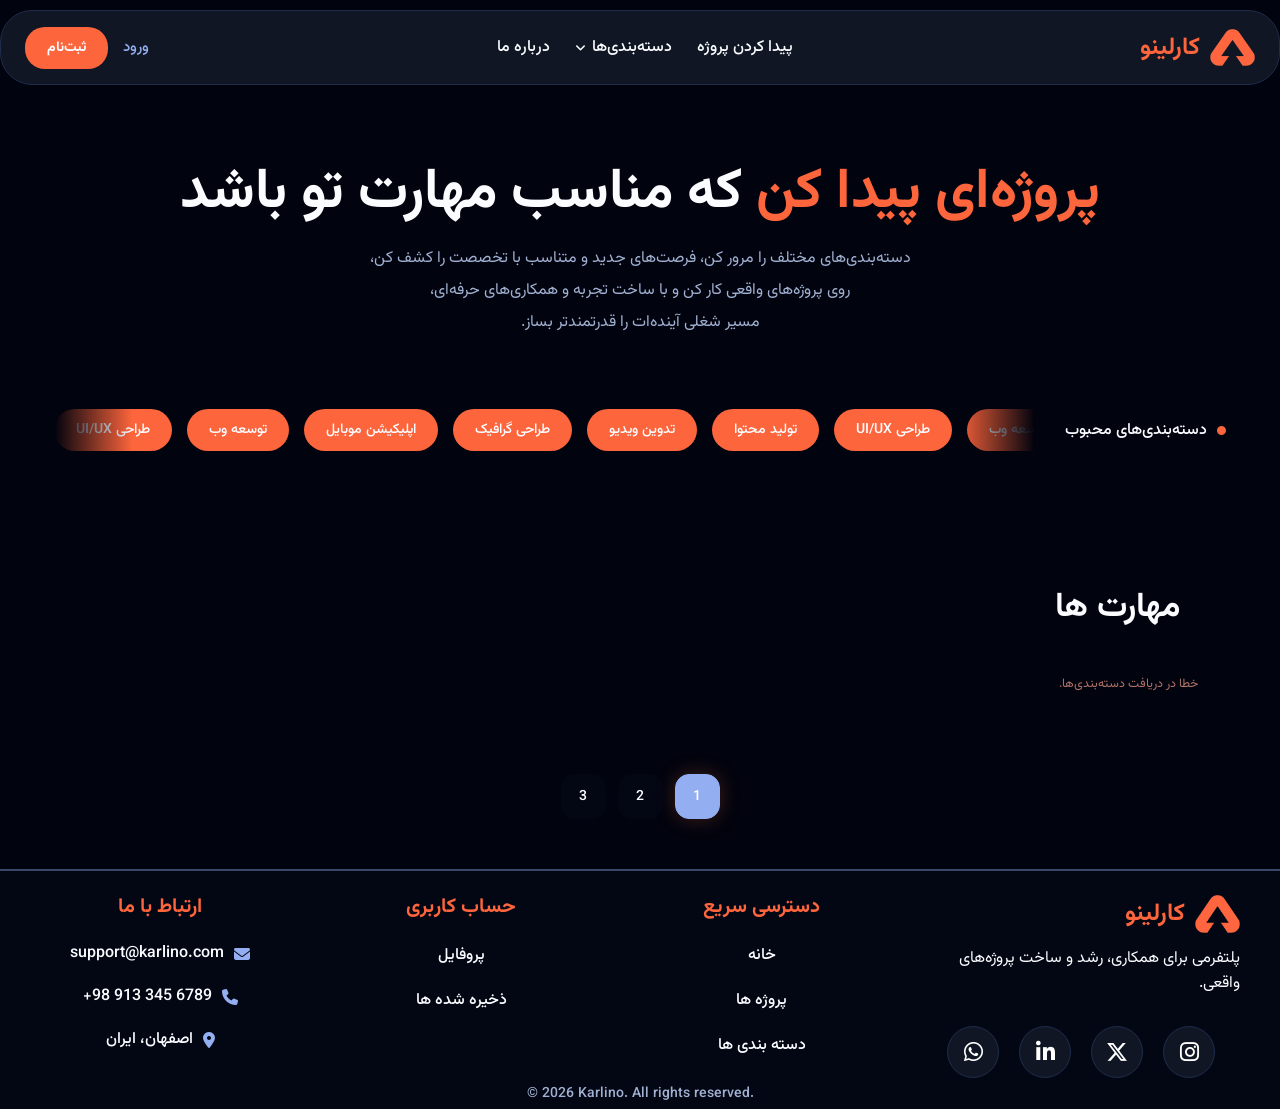
==== commit 5a35eabb: "add meta tag in all html" ====
--- a/karlino/Frontend/categories.html
+++ b/karlino/Frontend/categories.html
@@ -5,6 +5,7 @@
     <title>دسته بندی ها</title>
     <link rel="stylesheet" href="css/main.css">
     <link rel="stylesheet" href="https://cdnjs.cloudflare.com/ajax/libs/font-awesome/6.5.1/css/all.min.css">
+    <meta name="viewport" content="width=device-width, initial-scale=1">
 </head>
 <body>
 <div id="header-placeholder"></div>
@@ -94,6 +95,10 @@
 <div id="footer-placeholder"></div>
 <script src="js/pages/categories.js"></script>
 
+<script src="js/config.js"></script>
+<script src="js/api.js"></script>
+
 <script src="js/layout.js"></script>
+
 </body>
 </html>
--- a/karlino/Frontend/css/main.css
+++ b/karlino/Frontend/css/main.css
@@ -52,6 +52,15 @@
 
 img {
   max-width: 100%;
+  display: block;
+}
+
+.field-error {
+  color: hsl(9, 31%, 55%);
+  font-size: 0.78em;
+  margin-right: 4px;
+}
+.field-error.show {
   display: block;
 }
 
@@ -948,6 +957,7 @@
   border: 1px solid hsl(223, 41%, 21%);
   width: 250px;
   height: max-content;
+  grid-template-columns: repeat(5, 1fr);
 }
 .Popular-Categories .Categories-cards .card-Categories .icon-cat {
   display: flex;
@@ -1118,7 +1128,7 @@
   margin-top: 40px;
   display: grid;
   grid-template-columns: repeat(4, 1fr);
-  column-gap: 50px;
+  column-gap: 25px;
   row-gap: 25px;
   padding-bottom: 20px;
 }
@@ -1129,8 +1139,8 @@
   border: 1px solid hsl(223, 41%, 21%);
   border-radius: 20px;
   cursor: pointer;
-  width: 300px;
-  height: max-content;
+  width: 320px;
+  max-height: 375px;
 }
 .popular-projects .projects-cards .card-project:hover {
   border: 1px solid #fd653c;
@@ -1246,6 +1256,15 @@
   margin-right: 5px;
   font-size: 20px;
   font-weight: 700;
+  line-height: 1.5;
+  min-height: 3em;
+  min-height: 3em;
+  display: flex;
+  align-items: center;
+  display: -webkit-box;
+  -webkit-line-clamp: 2;
+  -webkit-box-orient: vertical;
+  overflow: hidden;
 }
 .popular-projects .projects-cards .card-project .card-content .card-pro-cat {
   display: flex;
@@ -1344,10 +1363,9 @@
 .hero-project-page {
   position: relative;
   margin: 50px 30px 0px 30px;
-  padding: 80px 24px 120px;
+  padding: 80px 24px 40px;
   overflow: hidden;
   display: flex;
-  margin-top: 100px;
 }
 .hero-project-page .title-hero-pro {
   display: flex;
@@ -1378,6 +1396,42 @@
   font-size: 16px;
   line-height: 2;
   color: hsl(221, 100%, 99%);
+}
+
+.title-2 {
+  margin-top: 0;
+  margin-right: 40px;
+  margin-bottom: 50px;
+  margin-left: 40px;
+}
+.title-2 .text {
+  display: flex;
+  align-items: center;
+  gap: 10px;
+  color: hsl(221, 100%, 99%);
+  font-size: 34px;
+  font-weight: 700;
+}
+.title-2 .text .ping {
+  --uib-size: 50px;
+  --uib-speed: 1s;
+  --uib-color: $forth-color;
+  position: relative;
+  width: var(--uib-size);
+  height: var(--uib-size);
+}
+.title-2 .text .ping::before, .title-2 .text .ping::after {
+  content: "";
+  position: absolute;
+  inset: 0;
+  border-radius: 50%;
+  background-color: oklch(76% 0.1 84deg);
+  animation: pulse7132 var(--uib-speed) linear infinite;
+  transform: scale(0);
+  opacity: 0;
+}
+.title-2 .text .ping::after {
+  animation-delay: calc(var(--uib-speed) / -2);
 }
 
 .project-layout {
@@ -1522,9 +1576,10 @@
   gap: 20px;
 }
 .project-layout .project-main .project-grid .projects-cards {
+  margin-top: 15px;
   display: grid;
   grid-template-columns: repeat(3, 1fr);
-  column-gap: 50px;
+  column-gap: 25px;
   row-gap: 25px;
   padding-bottom: 20px;
 }
@@ -1535,8 +1590,8 @@
   border: 1px solid hsl(223, 41%, 21%);
   border-radius: 20px;
   cursor: pointer;
-  width: 300px;
-  height: max-content;
+  width: 320px;
+  max-height: 375px;
 }
 .project-layout .project-main .project-grid .projects-cards .card-project:hover {
   border: 1px solid #fd653c;
@@ -1610,7 +1665,7 @@
 }
 .project-layout .project-main .project-grid .projects-cards .card-project .card-top .icon-project {
   position: relative;
-  left: 60px;
+  left: 30px;
   display: flex;
   flex-direction: column;
   justify-content: center;
@@ -1652,6 +1707,12 @@
   margin-right: 5px;
   font-size: 20px;
   font-weight: 700;
+  line-height: 1.5;
+  min-height: 3em;
+  display: -webkit-box;
+  -webkit-line-clamp: 2;
+  -webkit-box-orient: vertical;
+  overflow: hidden;
 }
 .project-layout .project-main .project-grid .projects-cards .card-project .card-content .card-pro-cat {
   display: flex;
@@ -2131,6 +2192,7 @@
 }
 .Categories .Categories-cards .card-Categories .name-cat p {
   display: flex;
+  text-align: center;
   flex-direction: column;
   justify-content: center;
   align-items: center;
@@ -2226,8 +2288,8 @@
   display: flex;
   flex-direction: column;
   gap: 10px;
-  height: max-content;
-  width: max-content;
+  max-height: 700px;
+  max-width: 500px;
   padding: 20px;
   border-radius: 20px;
   position: relative;
@@ -2384,8 +2446,8 @@
   display: flex;
   flex-direction: column;
   gap: 10px;
-  height: max-content;
-  width: max-content;
+  max-height: 700px;
+  max-width: 500px;
   padding: 20px;
   border-radius: 20px;
   position: relative;
@@ -2489,7 +2551,6 @@
   display: flex;
   flex-direction: column;
   gap: 12px;
-  margin-top: 15px;
 }
 .card-reg .form .gender .title {
   margin-right: 10px;
@@ -2574,8 +2635,8 @@
   display: flex;
   flex-direction: column;
   gap: 10px;
-  height: max-content;
-  width: max-content;
+  max-height: 700px;
+  max-width: 500px;
   padding: 20px;
   border-radius: 20px;
   position: relative;
